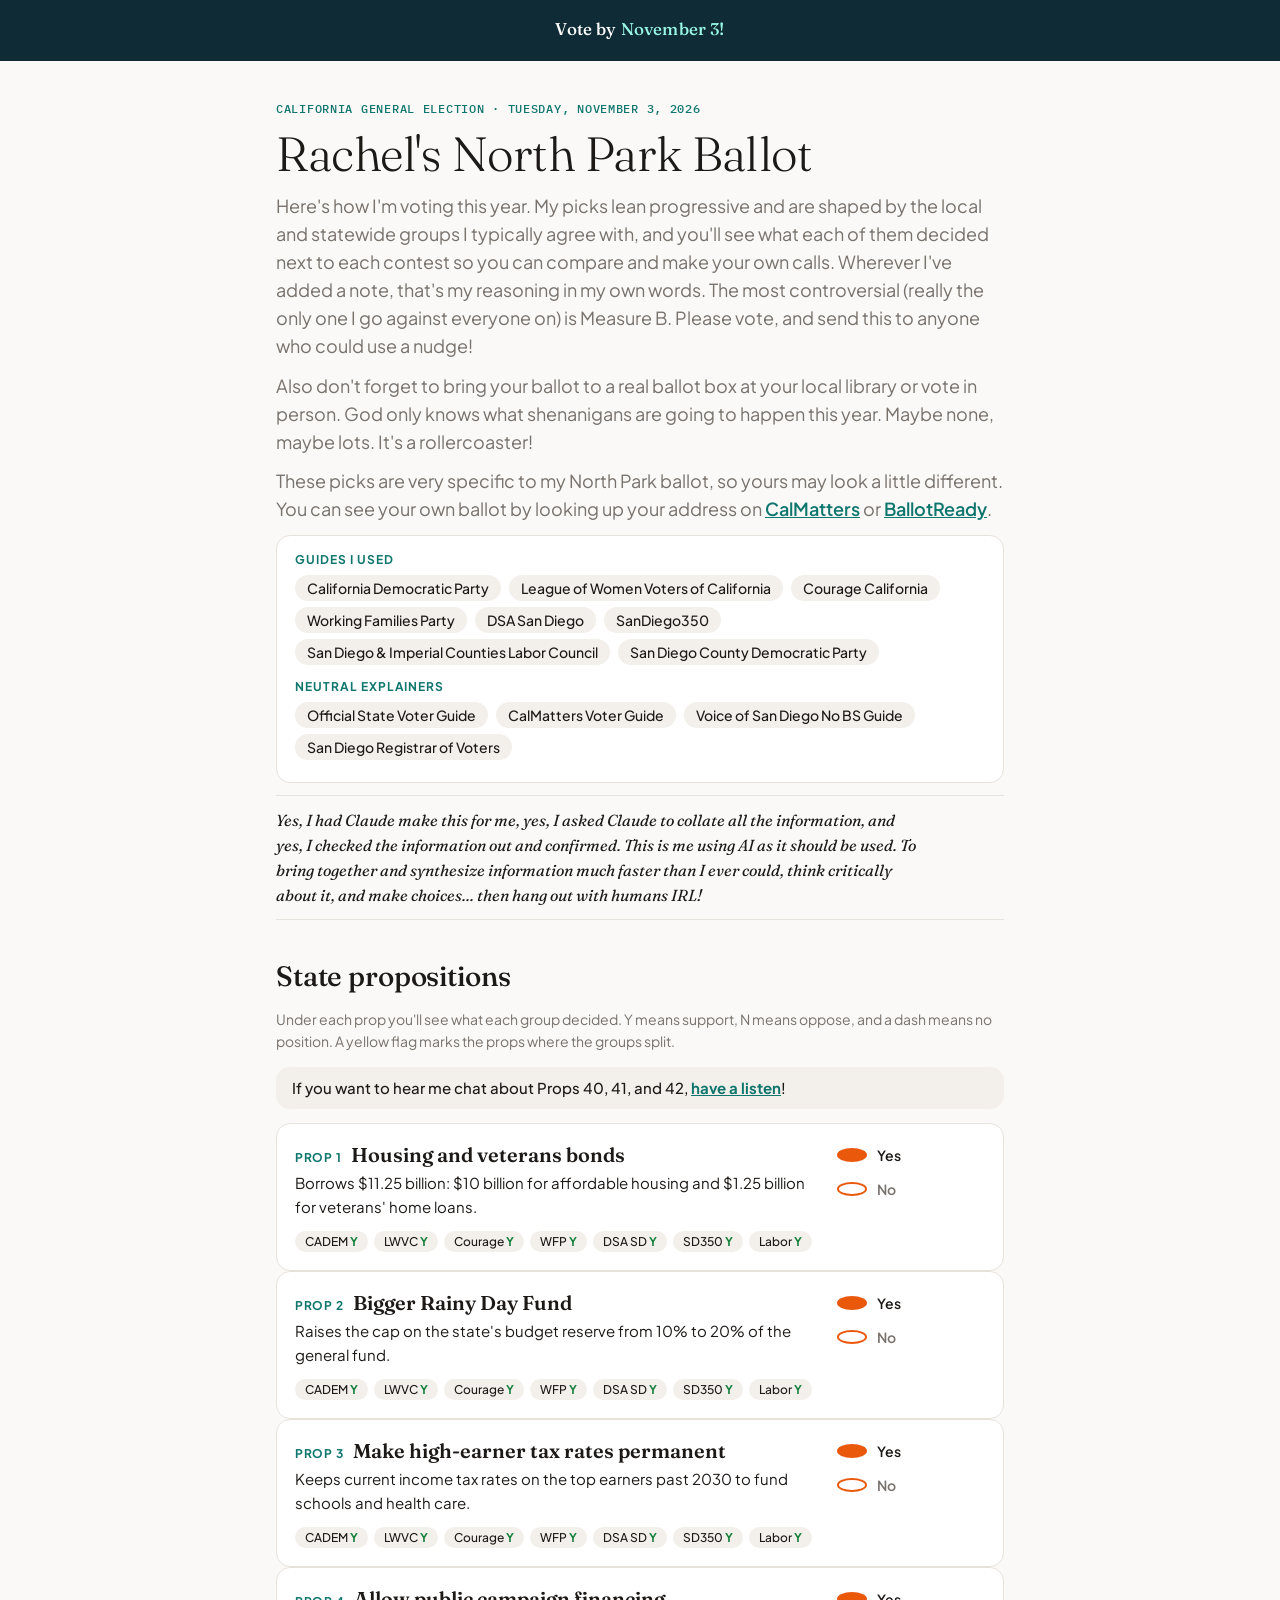
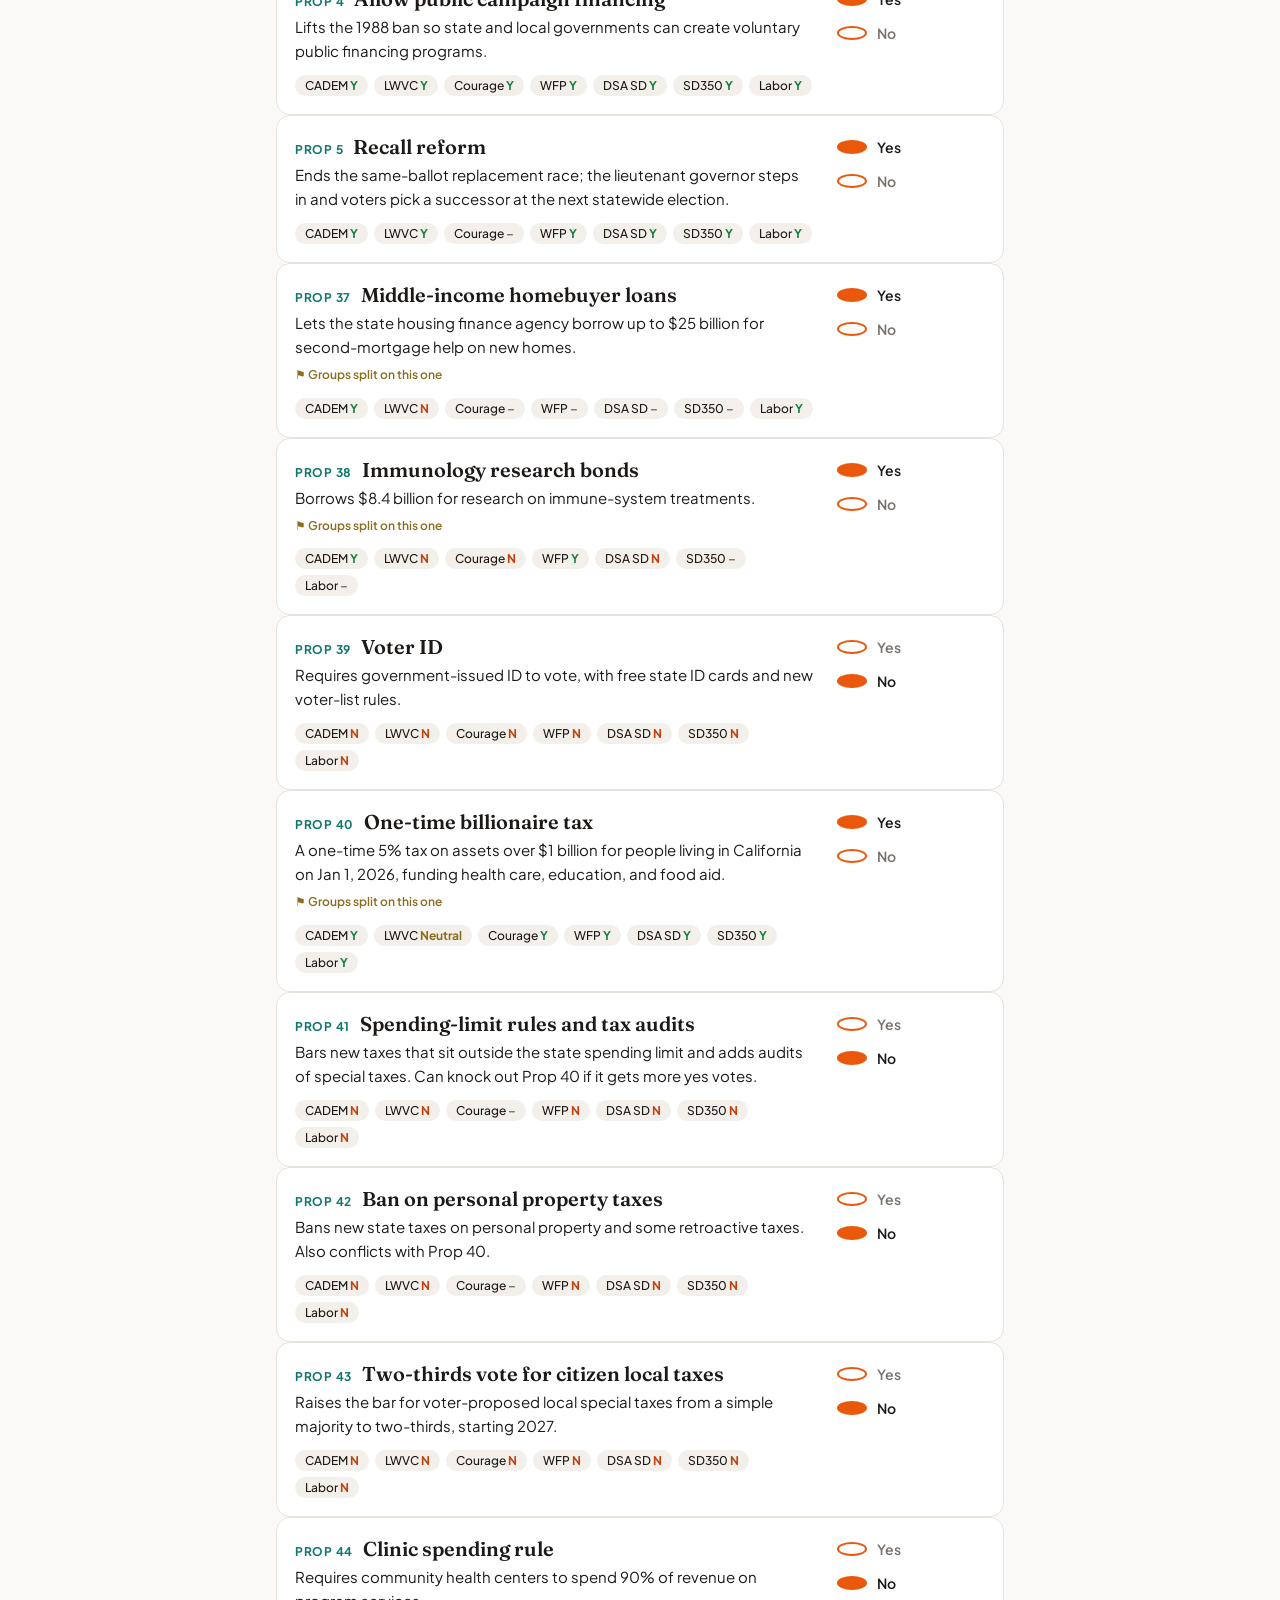
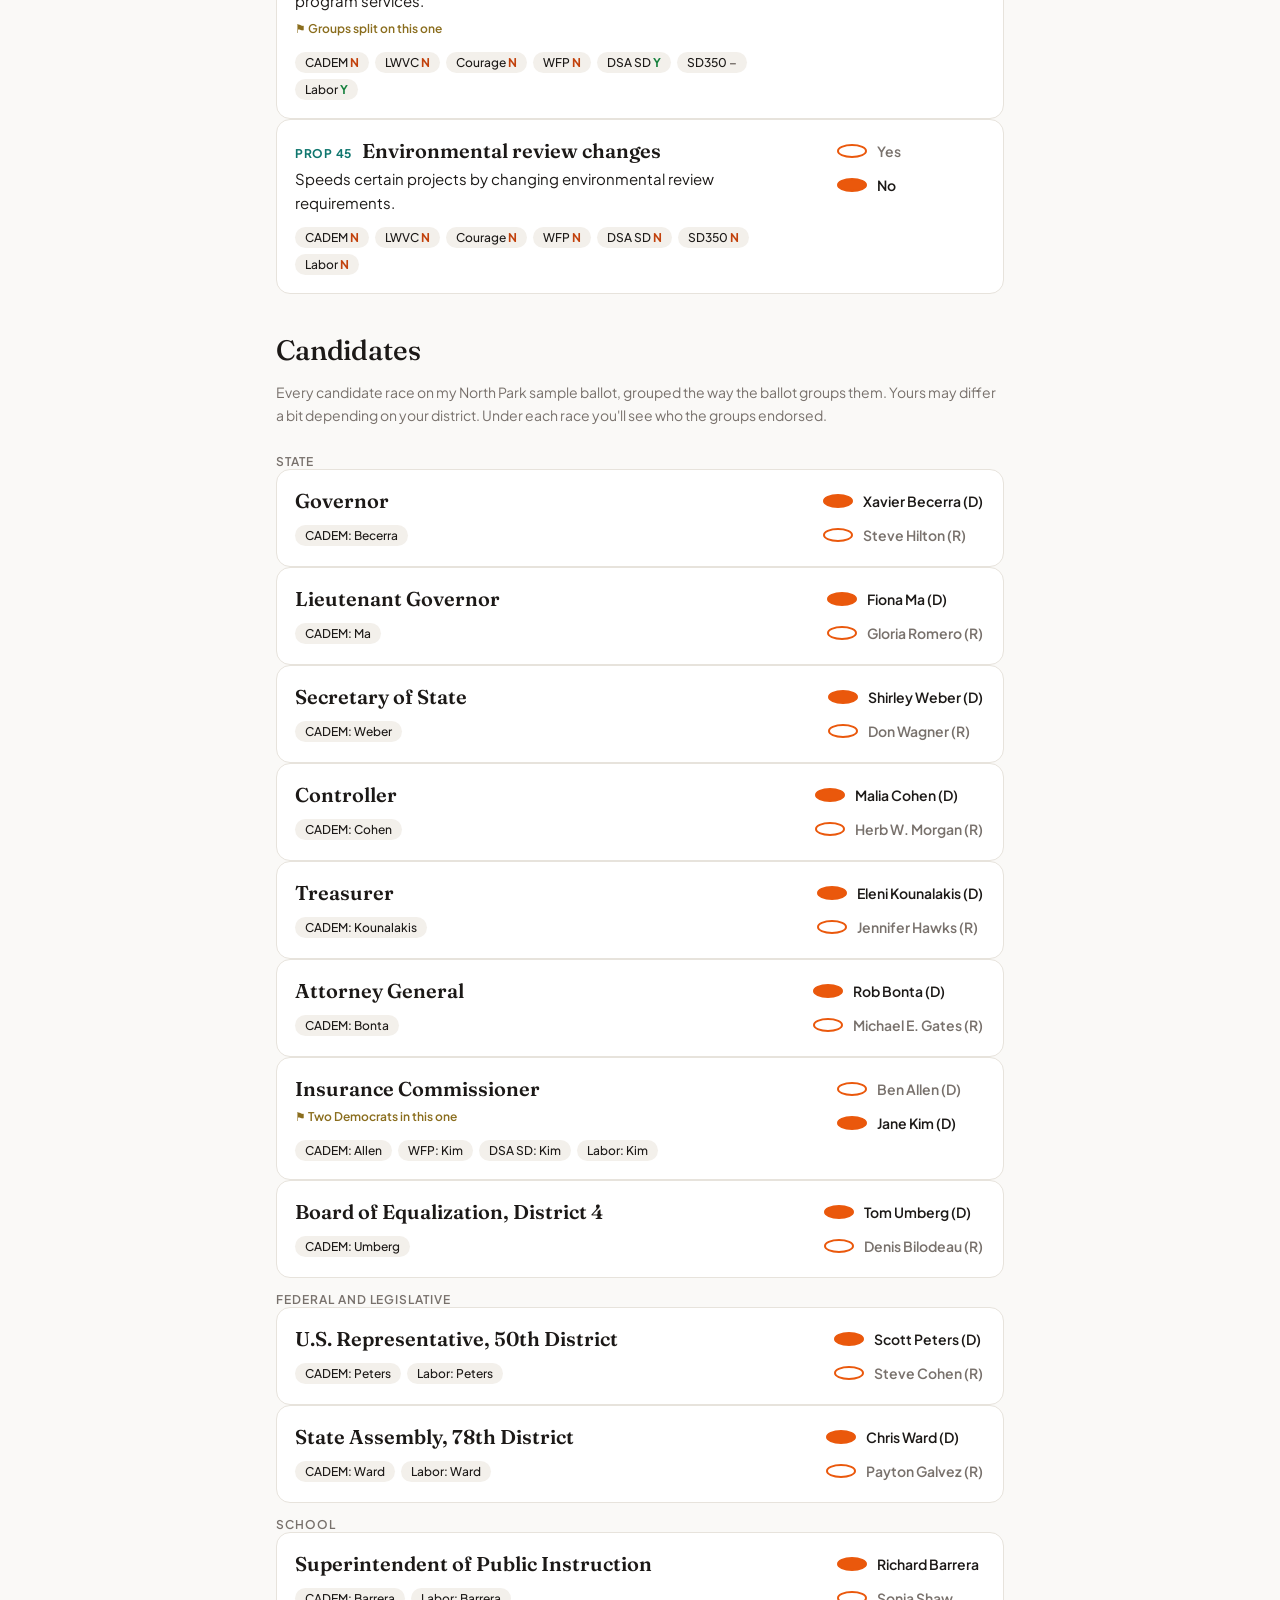
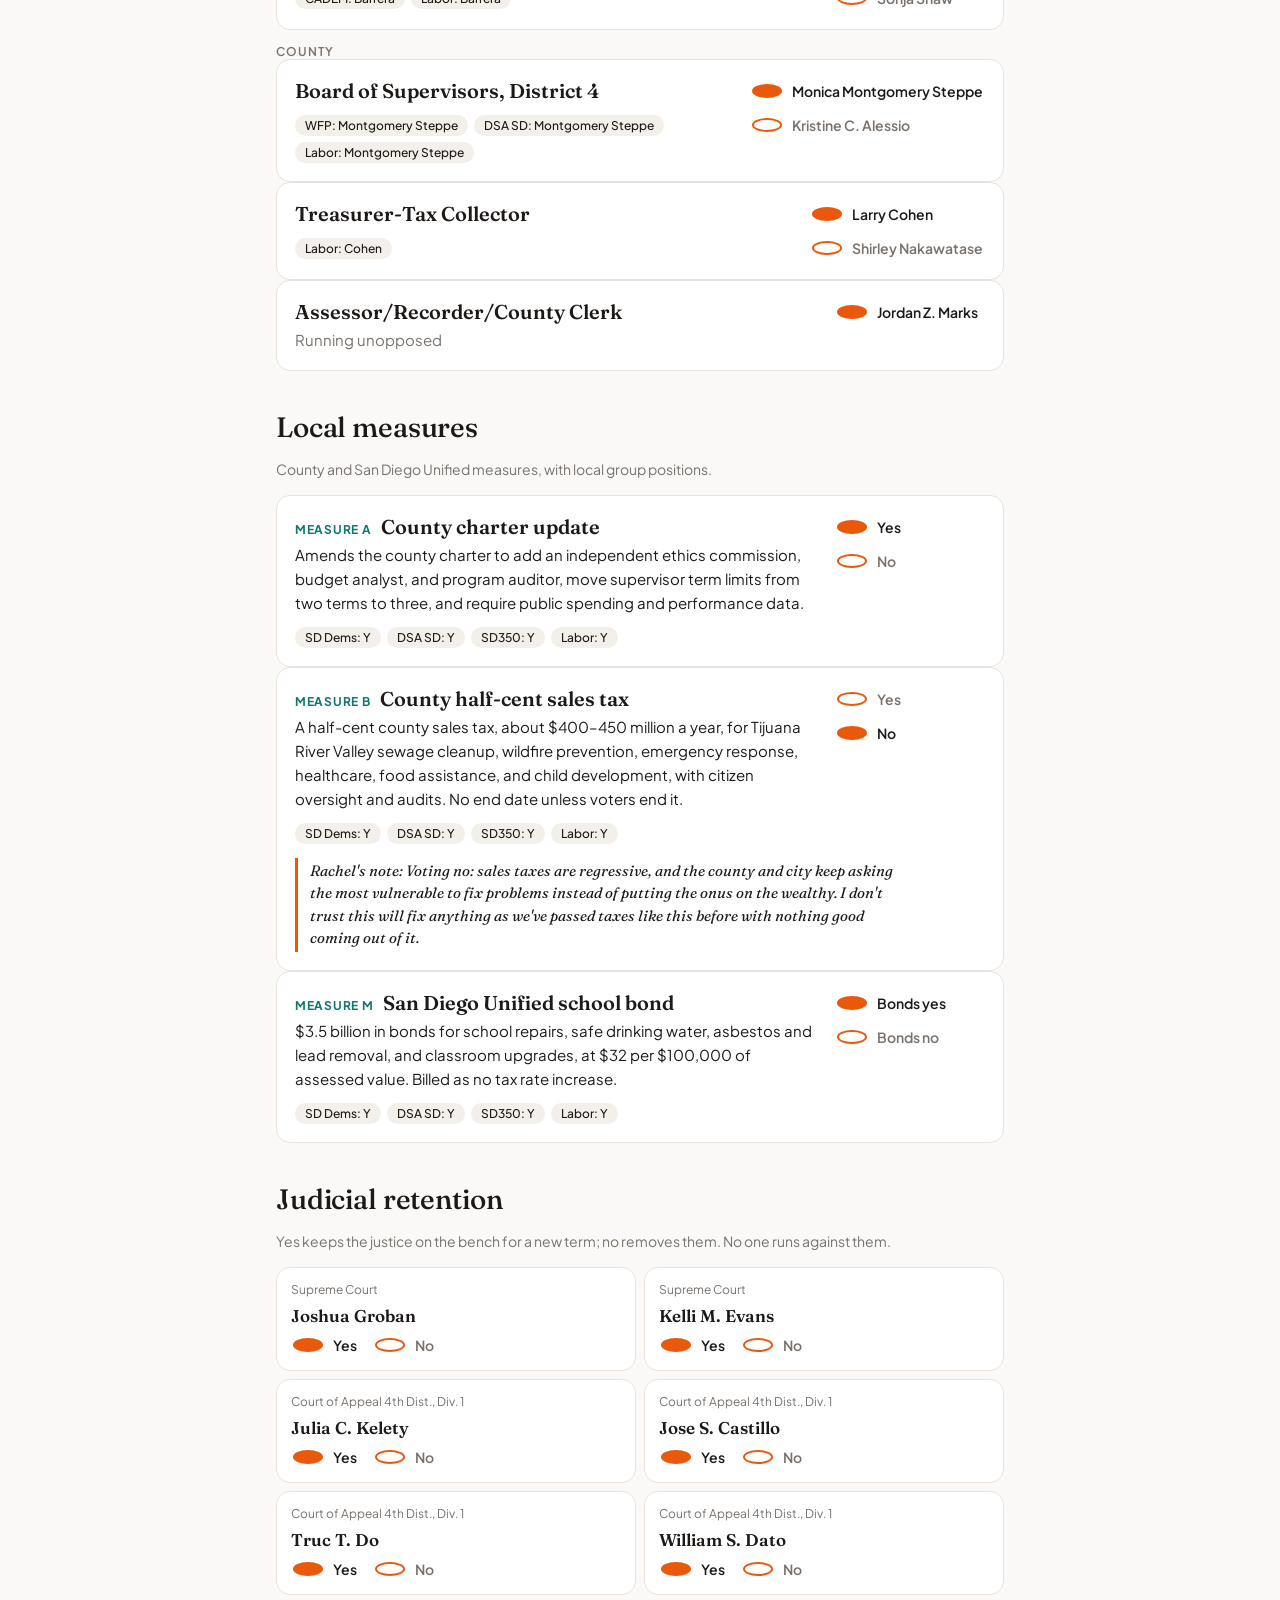
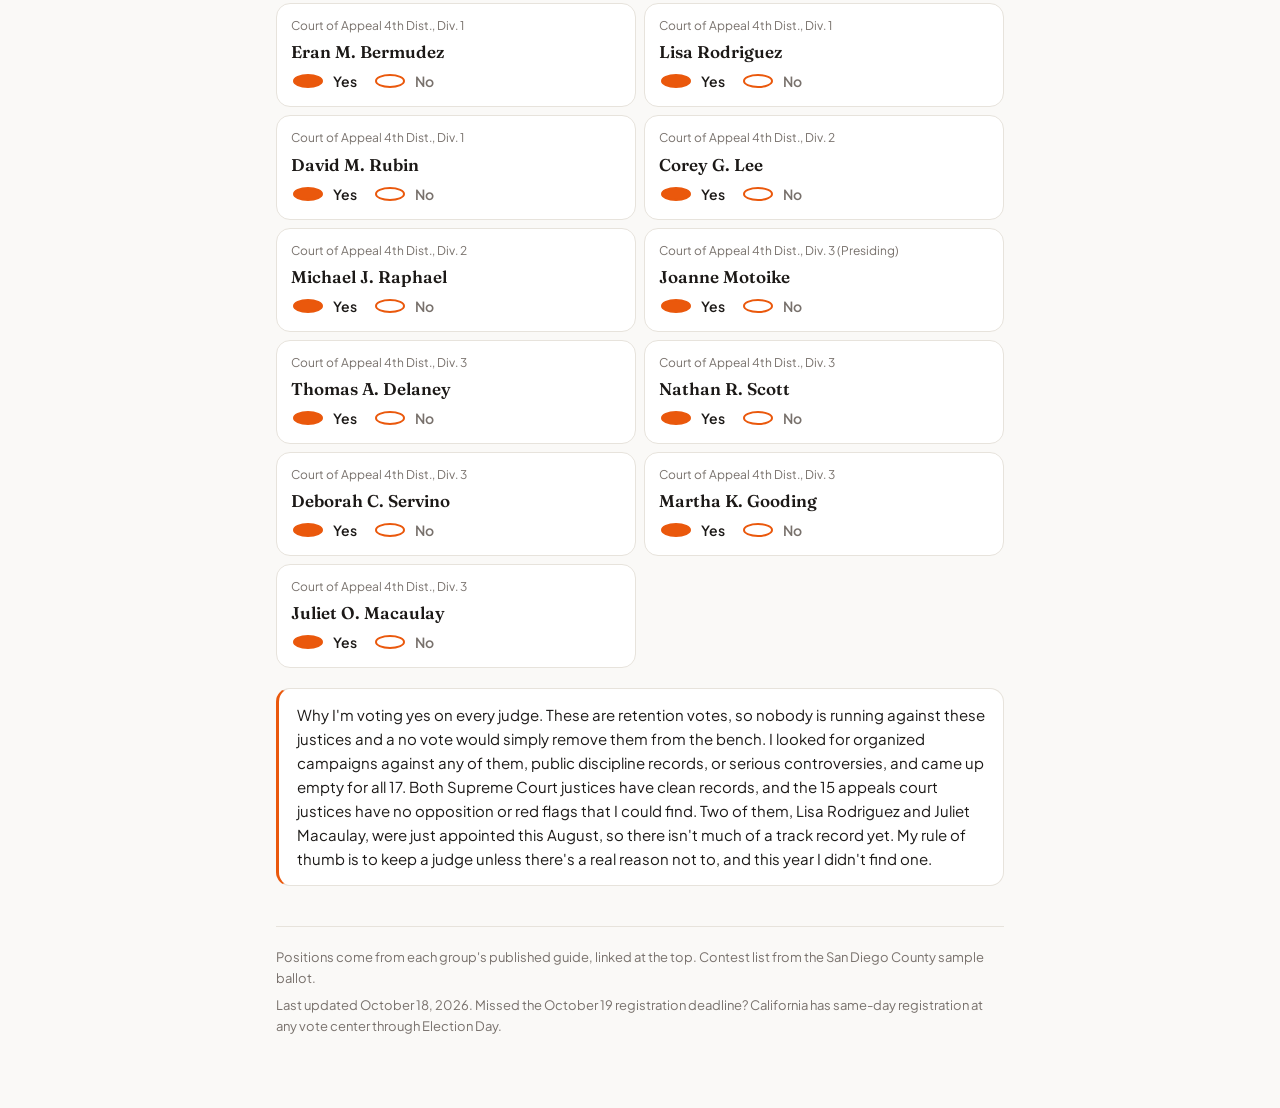
==== ballot/index.html @ 1d117247 "Add /ballot page (Rachel's North Park voter guide) Self-contained HTML page served at remtheory.com/" ====
<!doctype html>
<html lang="en">
<head>
<meta charset="utf-8">
<meta name="viewport" content="width=device-width,initial-scale=1,viewport-fit=cover">
<title>Rachel's North Park Ballot</title>
<meta name="description" content="How Rachel is voting on the November 3, 2026 California ballot in North Park, San Diego, with what each local and statewide group decided.">
<link rel="preconnect" href="https://fonts.googleapis.com">
<link rel="stylesheet" href="https://fonts.googleapis.com/css2?family=Fraunces:opsz,wght@9..144,300;9..144,500;9..144,600&amp;family=Plus+Jakarta+Sans:wght@400;500;600;700&amp;family=IBM+Plex+Mono:wght@500&amp;display=swap">
<style>*,*::before,*::after{box-sizing:border-box}html{-webkit-text-size-adjust:100%}body{margin:0}img{max-width:100%}</style>
<style>
/* Layout: a single reading column like a newsletter post, under a navy masthead, in the remtheory palette (warm paper, teal, orange actions). */
:root{
  --paper:#faf9f7; --sheet:#ffffff; --ink:#1c1917; --muted:#78716c; --rule:#e7e3dc;
  --oval:#ea580c; --oval-fill:#ea580c; --yes:#15803d; --no:#c2410c; --neutral:#8a6d1d; --chip:#f3f0eb; --field:#faf9f7;
  --teal:#0f766e; --navy:#0f2b35; --onnavy:#ffffff; --onnavy-soft:#99f6e4;
  --display:"Fraunces",Georgia,"Times New Roman",serif;
  --body:"Plus Jakarta Sans",system-ui,-apple-system,"Segoe UI",sans-serif;
  --mono:"IBM Plex Mono",ui-monospace,Menlo,monospace;
}
@media (prefers-color-scheme:dark){:root:not([data-theme="light"]){
  --paper:#0c1f26; --sheet:#12303a; --ink:#f3f0eb; --muted:#a8b8bc; --rule:#1f4350;
  --oval:#fb923c; --oval-fill:#fb923c; --yes:#4ade80; --no:#fdba74; --neutral:#e5c065; --chip:#173a45; --field:#0f2b35;
  --teal:#5eead4; --navy:#081a20; --onnavy:#ffffff; --onnavy-soft:#99f6e4; color-scheme:dark}}
:root[data-theme="dark"]{
  --paper:#0c1f26; --sheet:#12303a; --ink:#f3f0eb; --muted:#a8b8bc; --rule:#1f4350;
  --oval:#fb923c; --oval-fill:#fb923c; --yes:#4ade80; --no:#fdba74; --neutral:#e5c065; --chip:#173a45; --field:#0f2b35;
  --teal:#5eead4; --navy:#081a20; --onnavy:#ffffff; --onnavy-soft:#99f6e4; color-scheme:dark}
body{background:var(--paper);color:var(--ink);font:16px/1.6 var(--body);padding-inline:16px;padding-block:0 72px}
.topbar{background:var(--navy);margin-inline:-16px;padding:16px;display:flex;justify-content:center}
.topbar span{font:500 17px var(--display);color:var(--onnavy);letter-spacing:.01em}
.topbar span em{font-style:normal;color:var(--onnavy-soft)}
.topbar a{text-decoration:none;border-bottom:1px solid transparent;padding-bottom:2px}
.topbar a:hover,.topbar a:focus-visible{border-bottom-color:var(--onnavy-soft);outline:none}
.wrap{max-width:728px;margin:0 auto;display:flex;flex-direction:column;gap:40px;padding-top:40px}
header{display:flex;flex-direction:column;gap:12px}
.eyebrow{font:500 12px var(--mono);letter-spacing:.06em;text-transform:uppercase;color:var(--teal)}
h1{font:300 clamp(34px,6vw,48px)/1.1 var(--display);margin:0;text-wrap:balance;letter-spacing:-.01em}
.lede{margin:0;max-width:64ch;color:var(--muted);font:400 18px/1.55 var(--body);max-width:62ch}
.bar{display:flex;flex-wrap:wrap;gap:10px 18px;align-items:center;font-size:13px;color:var(--muted);padding-block:12px;border-block:1px solid var(--rule)}
.progress{font:600 13px var(--body);font-variant-numeric:tabular-nums;color:var(--ink)}
.progress::before{content:"";display:inline-block;width:8px;height:8px;border-radius:50%;background:var(--oval);margin-right:8px;vertical-align:1px}
.status{font:500 12px var(--mono)}
.podcast{margin:0;font:500 15px/1.5 var(--body);color:var(--ink);background:var(--chip);border-radius:14px;padding:10px 16px}
.podcast a{color:var(--teal);font-weight:700}
.lede a{color:var(--teal);font-weight:600}
.aside{margin:0;font:400 italic 16px/1.55 var(--display);color:var(--ink);max-width:64ch}
h2{font:500 28px/1.2 var(--display);margin:0;padding:0;border:0;text-transform:none;letter-spacing:-.005em}
section{display:flex;flex-direction:column;gap:14px}
.legend{font-size:14px;color:var(--muted);margin:0}
.contest{background:var(--sheet);border:1px solid var(--rule);border-radius:14px;padding:18px;display:grid;grid-template-columns:minmax(0,1fr) auto;gap:10px 22px}
@media (max-width:620px){.contest{grid-template-columns:1fr}}
.contest h3{margin:0;font:600 20px/1.25 var(--display);display:flex;gap:10px;align-items:baseline;flex-wrap:wrap}
.num{font:700 12px var(--body);letter-spacing:.06em;color:var(--teal)}
.contest p{margin:4px 0 0;max-width:62ch;font-size:15px}
.flag{display:inline-block;margin-top:6px;font-size:12px;font-weight:600;color:var(--neutral)}
.ends{display:flex;flex-wrap:wrap;gap:6px;margin-top:12px}
.end{font:500 12px var(--body);background:var(--chip);border-radius:999px;padding:3px 10px;white-space:nowrap}
.end b{font-weight:700}
.end .Y{color:var(--yes)} .end .N{color:var(--no)} .end .U{color:var(--neutral)} .end .D{color:var(--muted)}
.choices{display:flex;flex-direction:column;gap:8px;min-width:150px}
.choice{display:flex;align-items:center;gap:10px;background:none;border:0;padding:4px 2px;color:var(--ink);font:600 14px var(--body);cursor:pointer;text-align:left;border-radius:6px}
.choice:focus-visible{outline:2px solid var(--oval);outline-offset:2px}
.oval{width:30px;height:14px;border:2px solid var(--oval);border-radius:50%;flex:none;transition:background .15s}
.choice[aria-pressed="true"] .oval{background:var(--oval-fill)}
.note{grid-column:1/-1}
.note input{width:100%;box-sizing:border-box;font:14px var(--body);color:var(--ink);background:var(--field);border:1px solid var(--rule);border-radius:8px;padding:8px 12px}
.note input:focus{outline:2px solid var(--oval);outline-offset:0;border-color:transparent}
.todo{background:var(--sheet);border:1px dashed var(--rule);border-radius:12px;padding:14px 16px;color:var(--muted);margin:0}
footer{font-size:13px;color:var(--muted);display:flex;flex-direction:column;gap:6px;border-top:1px solid var(--rule);padding-top:20px}
footer a{color:var(--teal)}
h4{font:600 12px var(--body);text-transform:uppercase;letter-spacing:.08em;color:var(--muted);margin:14px 0 0}
.judges{display:grid;grid-template-columns:repeat(auto-fill,minmax(250px,1fr));gap:8px}
.judge{background:var(--sheet);border:1px solid var(--rule);border-radius:14px;padding:12px 14px;display:flex;flex-direction:column;gap:6px;min-width:0}
.judge .court{font-size:12px;color:var(--muted)}
.judge .name{font:600 17px var(--display)}
.judge .choices{flex-direction:row;gap:14px;min-width:0}
.guides{display:flex;flex-direction:column;gap:8px;background:var(--sheet);border:1px solid var(--rule);border-radius:14px;padding:16px 18px}
.guides-label{font:700 12px var(--body);text-transform:uppercase;letter-spacing:.08em;color:var(--teal)}
.guides ul{list-style:none;margin:0 0 6px;padding:0;display:flex;flex-wrap:wrap;gap:6px 8px}
.guides a{display:inline-block;font:500 14px var(--body);color:var(--ink);text-decoration:none;background:var(--chip);border-radius:999px;padding:4px 12px}
.guides a:hover,.guides a:focus-visible{background:var(--teal);color:var(--sheet);outline:none}
.judgenote{margin:6px 0 0;font:400 15px/1.6 var(--body);color:var(--ink);background:var(--sheet);border:1px solid var(--rule);border-left:3px solid var(--oval);border-radius:14px;padding:14px 18px;max-width:none}
.mynote{grid-column:1/-1;margin:0;font:400 italic 15px/1.5 var(--display);color:var(--ink);border-left:3px solid var(--oval);padding:2px 0 2px 12px}
.choice[disabled]{cursor:default}
.choice[disabled][aria-pressed="false"]{color:var(--muted)}
.unopp{font-size:13px;color:var(--muted);margin:4px 0 0}
@media (prefers-reduced-motion:reduce){.oval{transition:none}}
</style>
</head>
<body>
<div class="topbar"><a href="https://www.sdvote.com/content/rov/en/voting-options.html"><span>Vote by <em>November 3!</em></span></a></div>
<div class="wrap">
  <header>
    <span class="eyebrow">California general election · Tuesday, November 3, 2026</span>
    <h1>Rachel's North Park Ballot</h1>
    <p class="lede">Here's how I'm voting this year. My picks lean progressive and are shaped by the local and statewide groups I typically agree with, and you'll see what each of them decided next to each contest so you can compare and make your own calls. Wherever I've added a note, that's my reasoning in my own words. The most controversial (really the only one I go against everyone on) is Measure B. Please vote, and send this to anyone who could use a nudge!</p>
    <p class="lede">Also don't forget to bring your ballot to a real ballot box at your local library or vote in person. God only knows what shenanigans are going to happen this year. Maybe none, maybe lots. It's a rollercoaster!</p>
    <p class="lede">These picks are very specific to my North Park ballot, so yours may look a little different. You can see your own ballot by looking up your address on <a href="https://calmatters.org/california-voter-guide-2026/my-ballot/">CalMatters</a> or <a href="https://www.ballotready.org/us/california">BallotReady</a>.</p>
    <nav class="guides" aria-label="Voter guides">
      <span class="guides-label">Guides I used</span>
      <ul>
        <li><a href="https://cadem.org/wp-content/uploads/2026/08/FINAL-2026-General-Election-Endorsements.pdf">California Democratic Party</a></li>
        <li><a href="https://lwvc.org/ballot-recommendations-nov-3-2026/">League of Women Voters of California</a></li>
        <li><a href="https://couragecalifornia.org/2026-midterm-election-resources/">Courage California</a></li>
        <li><a href="https://workingfamilies.org/candidates/">Working Families Party</a></li>
        <li><a href="https://www.dsasandiego.org/november-2026-voter-guide">DSA San Diego</a></li>
        <li><a href="https://sandiego350.org/2026/09/24/november-2026-ballot-measure-recommendations-voting/">SanDiego350</a></li>
        <li><a href="https://www.unionyes.org/2026-endorsements">San Diego &amp; Imperial Counties Labor Council</a></li>
        <li><a href="https://www.sddemocrats.org/propositions--ballot-measures.html">San Diego County Democratic Party</a></li>
      </ul>
      <span class="guides-label">Neutral explainers</span>
      <ul>
        <li><a href="https://voterguide.sos.ca.gov/">Official State Voter Guide</a></li>
        <li><a href="https://calmatters.org/california-voter-guide-2026/">CalMatters Voter Guide</a></li>
        <li><a href="https://voiceofsandiego.org/2026/10/05/voice-of-san-diegos-no-bs-2026-voter-guide/">Voice of San Diego No BS Guide</a></li>
        <li><a href="https://www.sdvote.com/">San Diego Registrar of Voters</a></li>
      </ul>
    </nav>
    <div class="bar"><p class="aside">Yes, I had Claude make this for me, yes, I asked Claude to collate all the information, and yes, I checked the information out and confirmed. This is me using AI as it should be used. To bring together and synthesize information much faster than I ever could, think critically about it, and make choices... then hang out with humans IRL!</p></div>
  </header>

  <section>
    <h2>State propositions</h2>
    <p class="legend">Under each prop you'll see what each group decided. Y means support, N means oppose, and a dash means no position. A yellow flag marks the props where the groups split.</p>
    <p class="podcast">If you want to hear me chat about Props 40, 41, and 42, <a href="https://www.publicspeakpodcast.com/p/yes-on-40-no-on-41-and-42-untangling">have a listen</a>!</p>
    <div id="props"></div>
  </section>

  <section>
    <h2>Candidates</h2>
    <p class="legend">Every candidate race on my North Park sample ballot, grouped the way the ballot groups them. Yours may differ a bit depending on your district. Under each race you'll see who the groups endorsed.</p>
    <div id="races"></div>
  </section>

  <section>
    <h2>Local measures</h2>
    <p class="legend">County and San Diego Unified measures, with local group positions.</p>
    <div id="locals"></div>
  </section>

  <section>
    <h2>Judicial retention</h2>
    <p class="legend">Yes keeps the justice on the bench for a new term; no removes them. No one runs against them.</p>
    <div class="judges" id="judges"></div>
    <p class="judgenote">Why I'm voting yes on every judge. These are retention votes, so nobody is running against these justices and a no vote would simply remove them from the bench. I looked for organized campaigns against any of them, public discipline records, or serious controversies, and came up empty for all 17. Both Supreme Court justices have clean records, and the 15 appeals court justices have no opposition or red flags that I could find. Two of them, Lisa Rodriguez and Juliet Macaulay, were just appointed this August, so there isn't much of a track record yet. My rule of thumb is to keep a judge unless there's a real reason not to, and this year I didn't find one.</p>
  </section>

  <footer>
    <span>Positions come from each group's published guide, linked at the top. Contest list from the San Diego County sample ballot.</span>
    <span>Last updated October 18, 2026. Missed the October 19 registration deadline? California has same-day registration at any vote center through Election Day.</span>
  </footer>
</div>

<script id="ballot-state" type="application/json">{"picks":{"p1":"YES","p3":"YES","p39":"NO","p43":"NO","p44":"NO","p5":"YES","p37":"YES","p40":"YES","p41":"NO","p45":"NO","gov":"Xavier Becerra (D)","ltgov":"Fiona Ma (D)","sos":"Shirley Weber (D)","ag":"Rob Bonta (D)","treas":"Eleni Kounalakis (D)","spi":"Richard Barrera","ins":"Jane Kim (D)","boe4":"Tom Umberg (D)","p2":"YES","p4":"YES","p38":"YES","p42":"NO","ctrl":"Malia Cohen (D)","cd50":"Scott Peters (D)","sup4":"Monica Montgomery Steppe","assr":"Jordan Z. Marks","mB":"NO","mA":"YES","mM":"YES","j_joshuagroban":"YES","j_kellimevans":"YES","j_juliackelety":"YES","j_josescastillo":"YES","j_tructdo":"YES","j_williamsdato":"YES","j_eranmbermudez":"YES","j_lisarodriguez":"YES","j_davidmrubin":"YES","j_coreyglee":"YES","j_michaeljraphael":"YES","j_joannemotoike":"YES","j_thomasadelaney":"YES","j_nathanrscott":"YES","j_deborahcservino":"YES","j_marthakgooding":"YES","j_julietomacaulay":"YES","ad78":"Chris Ward (D)","ttc":"Larry Cohen"},"notes":{"mB":"Voting no: sales taxes are regressive, and the county and city keep asking the most vulnerable to fix problems instead of putting the onus on the wealthy. I don't trust this will fix anything as we've passed taxes like this before with nothing good coming out of it."}}</script>
<script>
(function(){
const PROPS = [
 {n:1,t:"Housing and veterans bonds",s:"Borrows $11.25 billion: $10 billion for affordable housing and $1.25 billion for veterans' home loans.",e:["Y","Y","Y","Y","Y","Y","Y"]},
 {n:2,t:"Bigger Rainy Day Fund",s:"Raises the cap on the state's budget reserve from 10% to 20% of the general fund.",e:["Y","Y","Y","Y","Y","Y","Y"]},
 {n:3,t:"Make high-earner tax rates permanent",s:"Keeps current income tax rates on the top earners past 2030 to fund schools and health care.",e:["Y","Y","Y","Y","Y","Y","Y"]},
 {n:4,t:"Allow public campaign financing",s:"Lifts the 1988 ban so state and local governments can create voluntary public financing programs.",e:["Y","Y","Y","Y","Y","Y","Y"]},
 {n:5,t:"Recall reform",s:"Ends the same-ballot replacement race; the lieutenant governor steps in and voters pick a successor at the next statewide election.",e:["Y","Y","-","Y","Y","Y","Y"]},
 {n:37,t:"Middle-income homebuyer loans",s:"Lets the state housing finance agency borrow up to $25 billion for second-mortgage help on new homes.",e:["Y","N","-","-","-","-","Y"]},
 {n:38,t:"Immunology research bonds",s:"Borrows $8.4 billion for research on immune-system treatments.",e:["Y","N","N","Y","N","-","-"]},
 {n:39,t:"Voter ID",s:"Requires government-issued ID to vote, with free state ID cards and new voter-list rules.",e:["N","N","N","N","N","N","N"]},
 {n:40,t:"One-time billionaire tax",s:"A one-time 5% tax on assets over $1 billion for people living in California on Jan 1, 2026, funding health care, education, and food aid.",e:["Y","U","Y","Y","Y","Y","Y"]},
 {n:41,t:"Spending-limit rules and tax audits",s:"Bars new taxes that sit outside the state spending limit and adds audits of special taxes. Can knock out Prop 40 if it gets more yes votes.",e:["N","N","-","N","N","N","N"]},
 {n:42,t:"Ban on personal property taxes",s:"Bans new state taxes on personal property and some retroactive taxes. Also conflicts with Prop 40.",e:["N","N","-","N","N","N","N"]},
 {n:43,t:"Two-thirds vote for citizen local taxes",s:"Raises the bar for voter-proposed local special taxes from a simple majority to two-thirds, starting 2027.",e:["N","N","N","N","N","N","N"]},
 {n:44,t:"Clinic spending rule",s:"Requires community health centers to spend 90% of revenue on program services.",e:["N","N","N","N","Y","-","Y"]},
 {n:45,t:"Environmental review changes",s:"Speeds certain projects by changing environmental review requirements.",e:["N","N","N","N","N","N","N"]}
];
const RACES = [
 {g:"State",id:"gov",t:"Governor",c:["Xavier Becerra (D)","Steve Hilton (R)"],e:["CADEM: Becerra"]},
 {g:"State",id:"ltgov",t:"Lieutenant Governor",c:["Fiona Ma (D)","Gloria Romero (R)"],e:["CADEM: Ma"]},
 {g:"State",id:"sos",t:"Secretary of State",c:["Shirley Weber (D)","Don Wagner (R)"],e:["CADEM: Weber"]},
 {g:"State",id:"ctrl",t:"Controller",c:["Malia Cohen (D)","Herb W. Morgan (R)"],e:["CADEM: Cohen"]},
 {g:"State",id:"treas",t:"Treasurer",c:["Eleni Kounalakis (D)","Jennifer Hawks (R)"],e:["CADEM: Kounalakis"]},
 {g:"State",id:"ag",t:"Attorney General",c:["Rob Bonta (D)","Michael E. Gates (R)"],e:["CADEM: Bonta"]},
 {g:"State",id:"ins",t:"Insurance Commissioner",c:["Ben Allen (D)","Jane Kim (D)"],e:["CADEM: Allen","WFP: Kim","DSA SD: Kim","Labor: Kim"],f:"Two Democrats in this one"},
 {g:"State",id:"boe4",t:"Board of Equalization, District 4",c:["Tom Umberg (D)","Denis Bilodeau (R)"],e:["CADEM: Umberg"]},
 {g:"Federal and legislative",id:"cd50",t:"U.S. Representative, 50th District",c:["Scott Peters (D)","Steve Cohen (R)"],e:["CADEM: Peters","Labor: Peters"]},
 {g:"Federal and legislative",id:"ad78",t:"State Assembly, 78th District",c:["Chris Ward (D)","Payton Galvez (R)"],e:["CADEM: Ward","Labor: Ward"]},
 {g:"School",id:"spi",t:"Superintendent of Public Instruction",c:["Richard Barrera","Sonja Shaw"],e:["CADEM: Barrera","Labor: Barrera"]},
 {g:"County",id:"sup4",t:"Board of Supervisors, District 4",c:["Monica Montgomery Steppe","Kristine C. Alessio"],e:["WFP: Montgomery Steppe","DSA SD: Montgomery Steppe","Labor: Montgomery Steppe"]},
 {g:"County",id:"ttc",t:"Treasurer-Tax Collector",c:["Larry Cohen","Shirley Nakawatase"],e:["Labor: Cohen"]},
 {g:"County",id:"assr",t:"Assessor/Recorder/County Clerk",c:["Jordan Z. Marks"],e:[],u:"Running unopposed"}
];
const LOCALS = [
 {id:"mA",n:"Measure A",t:"County charter update",s:"Amends the county charter to add an independent ethics commission, budget analyst, and program auditor, move supervisor term limits from two terms to three, and require public spending and performance data.",e:["SD Dems: Y","DSA SD: Y","SD350: Y","Labor: Y"]},
 {id:"mB",n:"Measure B",t:"County half-cent sales tax",s:"A half-cent county sales tax, about $400–450 million a year, for Tijuana River Valley sewage cleanup, wildfire prevention, emergency response, healthcare, food assistance, and child development, with citizen oversight and audits. No end date unless voters end it.",e:["SD Dems: Y","DSA SD: Y","SD350: Y","Labor: Y"]},
 {id:"mM",n:"Measure M",t:"San Diego Unified school bond",s:"$3.5 billion in bonds for school repairs, safe drinking water, asbestos and lead removal, and classroom upgrades, at $32 per $100,000 of assessed value. Billed as no tax rate increase.",e:["SD Dems: Y","DSA SD: Y","SD350: Y","Labor: Y"],o:["Bonds yes","Bonds no"]}
];
const JUDGES = [
 ["Supreme Court","Joshua Groban"],["Supreme Court","Kelli M. Evans"],
 ["Court of Appeal 4th Dist., Div. 1","Julia C. Kelety"],["Court of Appeal 4th Dist., Div. 1","Jose S. Castillo"],["Court of Appeal 4th Dist., Div. 1","Truc T. Do"],["Court of Appeal 4th Dist., Div. 1","William S. Dato"],["Court of Appeal 4th Dist., Div. 1","Eran M. Bermudez"],["Court of Appeal 4th Dist., Div. 1","Lisa Rodriguez"],["Court of Appeal 4th Dist., Div. 1","David M. Rubin"],
 ["Court of Appeal 4th Dist., Div. 2","Corey G. Lee"],["Court of Appeal 4th Dist., Div. 2","Michael J. Raphael"],
 ["Court of Appeal 4th Dist., Div. 3 (Presiding)","Joanne Motoike"],["Court of Appeal 4th Dist., Div. 3","Thomas A. Delaney"],["Court of Appeal 4th Dist., Div. 3","Nathan R. Scott"],["Court of Appeal 4th Dist., Div. 3","Deborah C. Servino"],["Court of Appeal 4th Dist., Div. 3","Martha K. Gooding"],["Court of Appeal 4th Dist., Div. 3","Juliet O. Macaulay"]
];
const ORGS=["CADEM","LWVC","Courage","WFP","DSA SD","SD350","Labor"];
const LBL={Y:"Y",N:"N",U:"Neutral","-":"–"};
const CLS={Y:"Y",N:"N",U:"U","-":"D"};
let state;
try{state=JSON.parse(document.getElementById("ballot-state").textContent)}catch(e){state={picks:{},notes:{}}}
state.picks=state.picks||{};state.notes=state.notes||{};

const el=(tag,attrs,kids)=>{const n=document.createElement(tag);for(const k in attrs||{}){if(k==="text")n.textContent=attrs[k];else n.setAttribute(k,attrs[k])}(kids||[]).forEach(c=>c&&n.appendChild(c));return n};

let canEdit=false;
function choiceBtn(key,val,label){
  const at={type:"button",class:"choice","aria-pressed":String(state.picks[key]===val)};if(!canEdit)at.disabled="";
  const b=el("button",at,[el("span",{class:"oval","aria-hidden":"true"}),el("span",{text:label})]);
  b.addEventListener("click",()=>{if(!canEdit)return;state.picks[key]=state.picks[key]===val?undefined:val;if(!state.picks[key])delete state.picks[key];render();queueSave()});
  return b;
}
function noteBox(key){
  if(!canEdit){return state.notes[key]?el("p",{class:"mynote",text:"Rachel's note: "+state.notes[key]}):null}
  const i=el("input",{id:"note-"+key,type:"text",placeholder:"Notes (why, questions to check)","aria-label":"Notes"});
  i.value=state.notes[key]||"";
  i.addEventListener("input",()=>{if(i.value)state.notes[key]=i.value;else delete state.notes[key];queueSave()});
  return el("div",{class:"note"},[i]);
}
function render(){
  const focusId=document.activeElement&&document.activeElement.id;
  const P=document.getElementById("props");P.textContent="";
  PROPS.forEach(p=>{
    const key="p"+p.n;
    const split=new Set(p.e.filter(x=>x!=="-")).size>1;
    const ends=el("div",{class:"ends"},p.e.map((v,i)=>{const s=el("span",{class:"end"});s.append(ORGS[i]+" ");s.appendChild(el("b",{class:CLS[v],text:LBL[v]}));return s}));
    const info=el("div",{style:"min-width:0"},[el("h3",{},[el("span",{class:"num",text:"PROP "+p.n}),el("span",{text:p.t})]),el("p",{text:p.s}),split?el("span",{class:"flag",text:"⚑ Groups split on this one"}):null,ends]);
    P.appendChild(el("article",{class:"contest"},[info,el("div",{class:"choices"},[choiceBtn(key,"YES","Yes"),choiceBtn(key,"NO","No")]),noteBox(key)]));
  });
  const R=document.getElementById("races");R.textContent="";
  let lastG="";
  RACES.forEach(r=>{
    if(r.g!==lastG){R.appendChild(el("h4",{text:r.g}));lastG=r.g}
    const info=el("div",{style:"min-width:0"},[el("h3",{text:r.t}),r.u?el("p",{class:"unopp",text:r.u}):null,r.f?el("span",{class:"flag",text:"⚑ "+r.f}):null,r.e.length?el("div",{class:"ends"},r.e.map(x=>el("span",{class:"end",text:x}))):null]);
    R.appendChild(el("article",{class:"contest"},[info,el("div",{class:"choices"},r.c.map(c=>choiceBtn(r.id,c,c))),noteBox(r.id)]));
  });
  const L=document.getElementById("locals");L.textContent="";
  LOCALS.forEach(m=>{
    const o=m.o||["Yes","No"];
    const info=el("div",{style:"min-width:0"},[el("h3",{},[el("span",{class:"num",text:m.n.toUpperCase()}),el("span",{text:m.t})]),el("p",{text:m.s}),el("div",{class:"ends"},m.e.map(x=>el("span",{class:"end",text:x})))]);
    L.appendChild(el("article",{class:"contest"},[info,el("div",{class:"choices"},[choiceBtn(m.id,"YES",o[0]),choiceBtn(m.id,"NO",o[1])]),noteBox(m.id)]));
  });
  const J=document.getElementById("judges");J.textContent="";
  JUDGES.forEach(([c,n])=>{
    const key="j_"+n.toLowerCase().replace(/[^a-z]+/g,"");
    J.appendChild(el("div",{class:"judge"},[el("span",{class:"court",text:c}),el("span",{class:"name",text:n}),el("div",{class:"choices"},[choiceBtn(key,"YES","Yes"),choiceBtn(key,"NO","No")])]));
  });
  const total=PROPS.length+RACES.length+LOCALS.length+JUDGES.length,done=Object.keys(state.picks).length;
  void total;void done;
  if(focusId){const f=document.getElementById(focusId);if(f)f.focus()}
}
function queueSave(){}
render();
})();
</script>
</body>
</html>
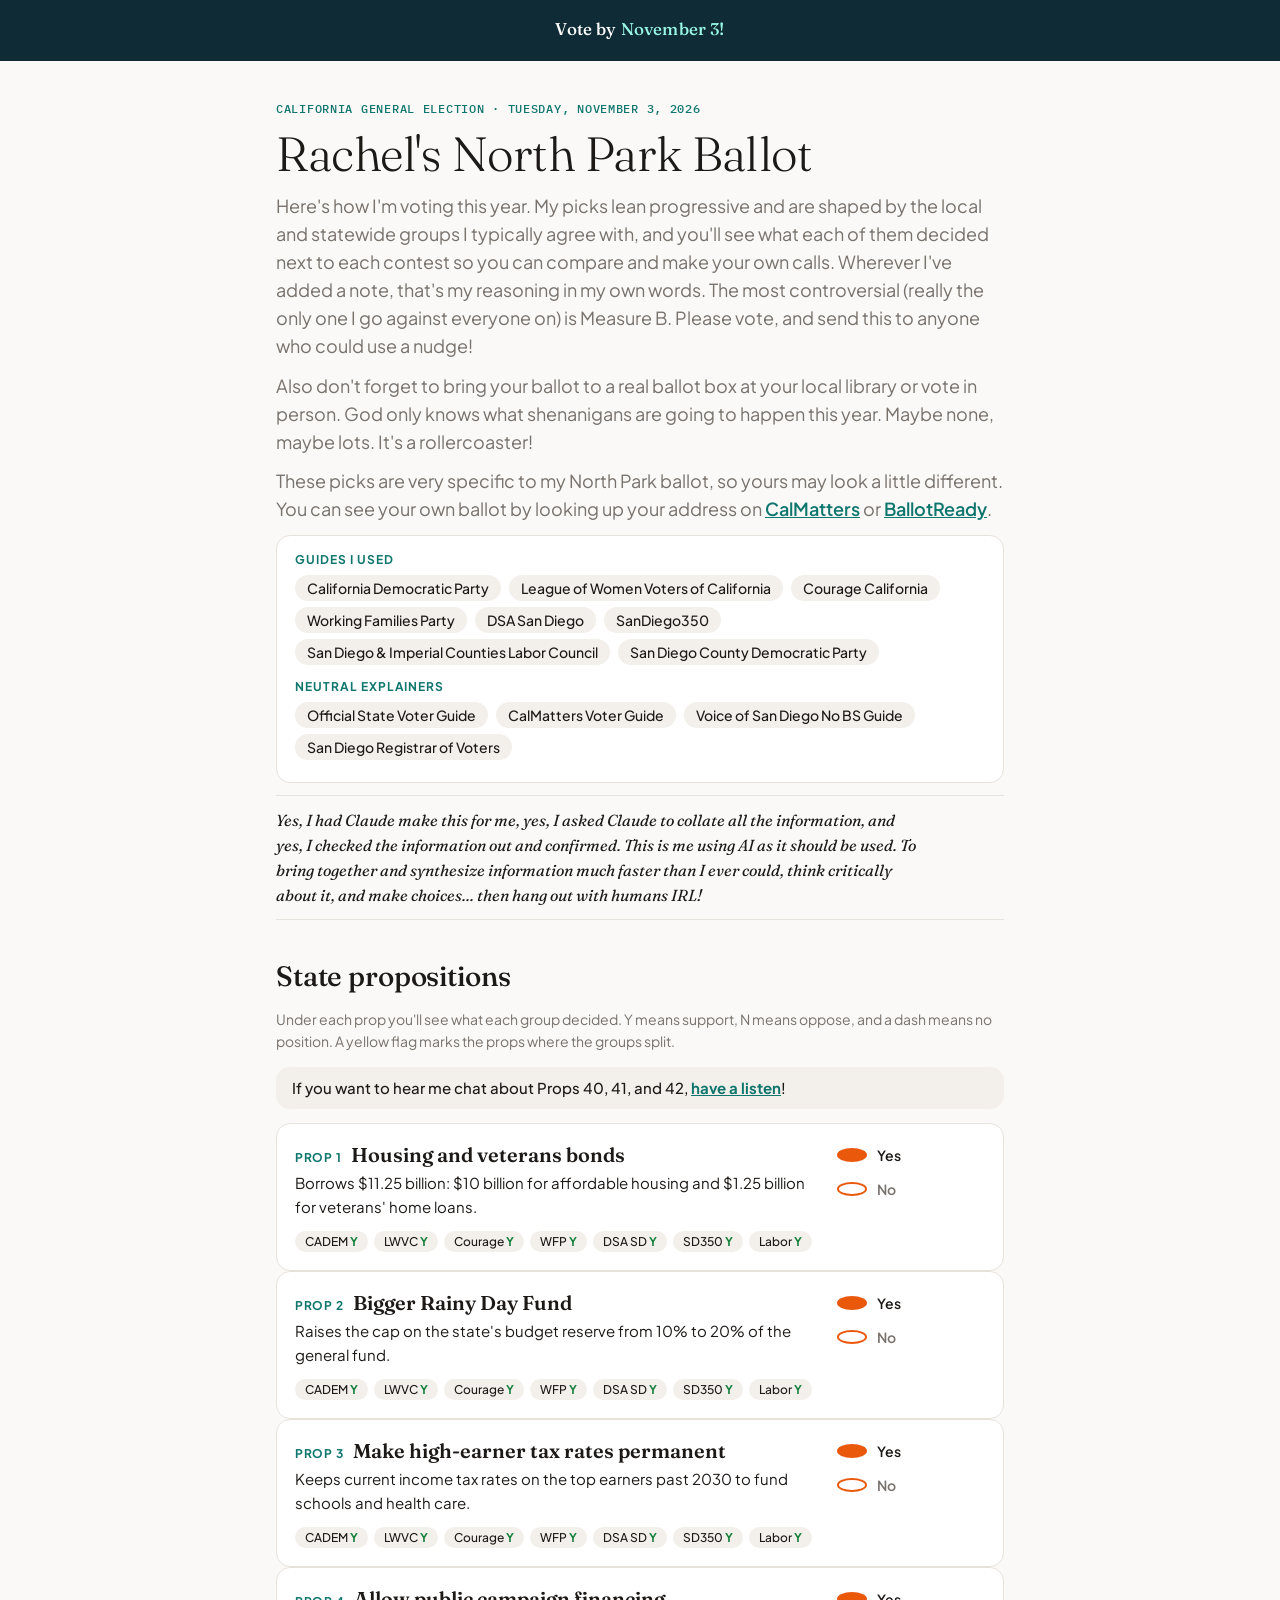
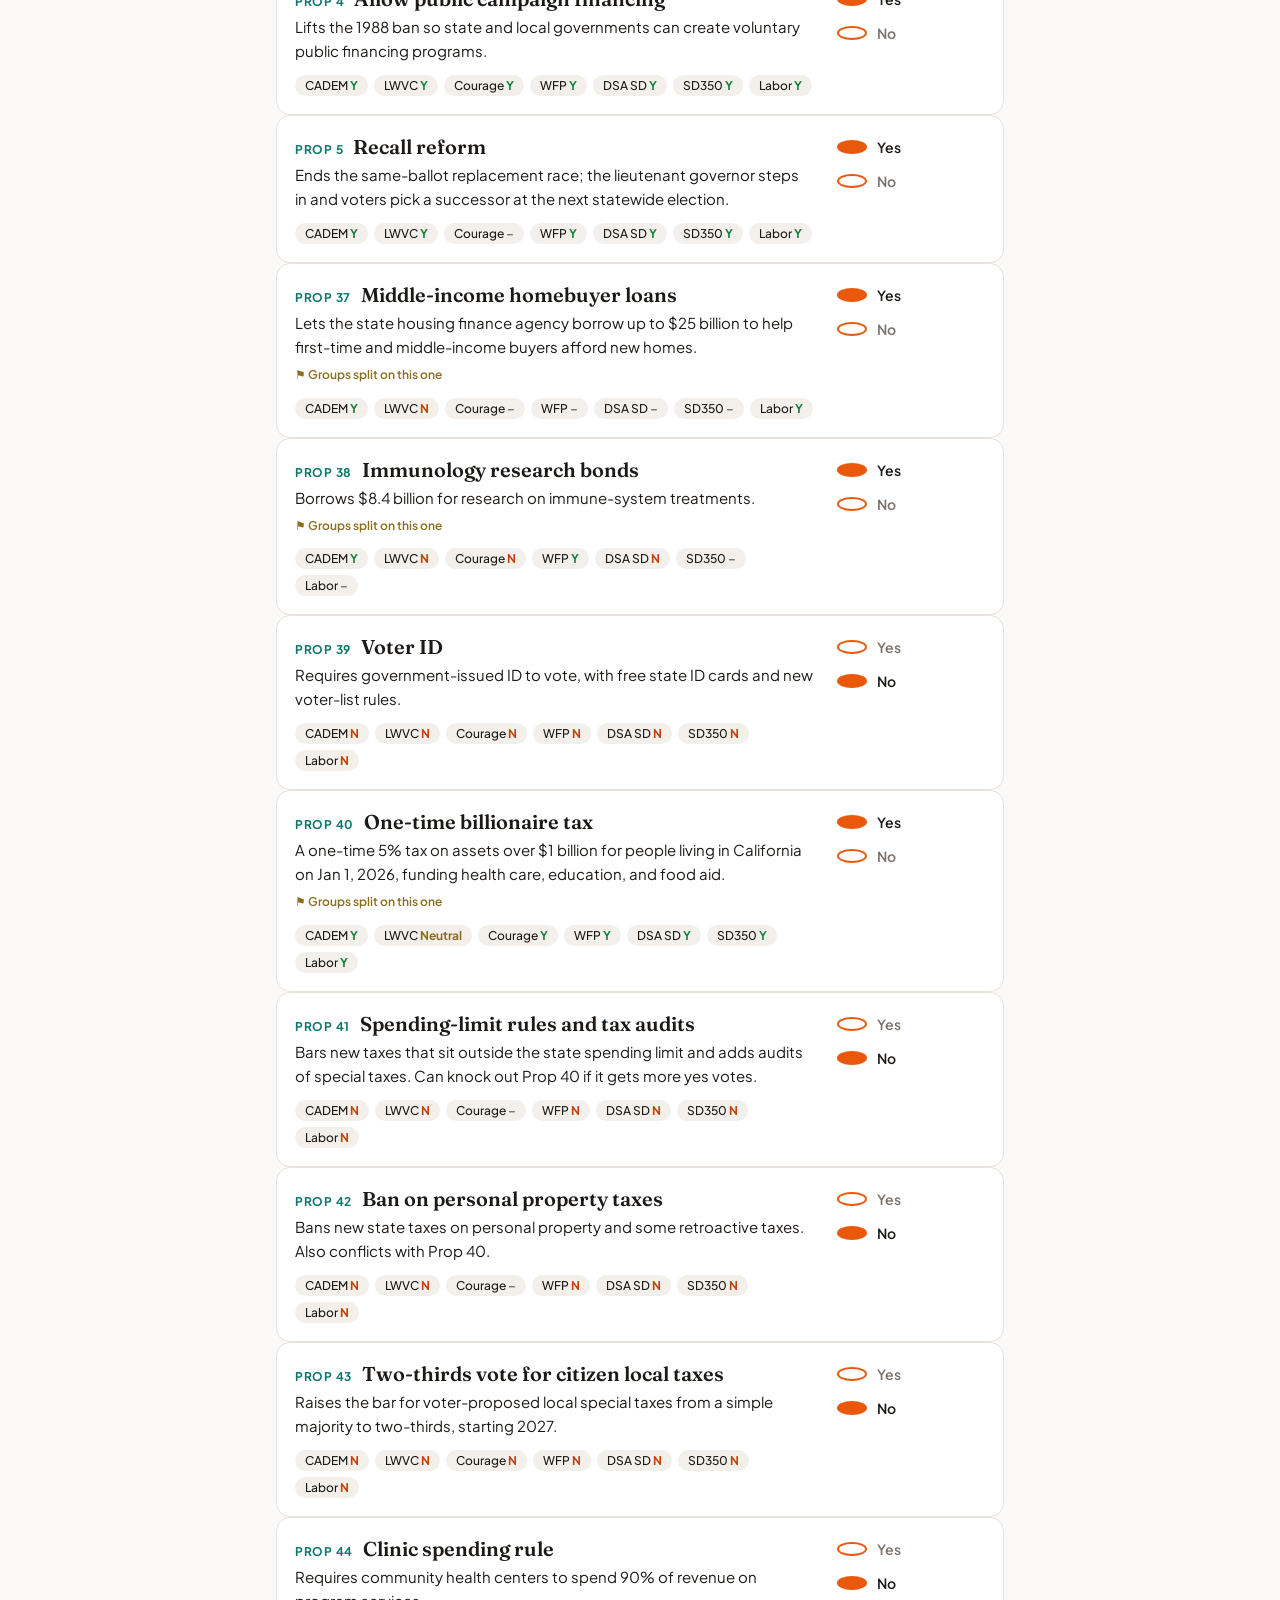
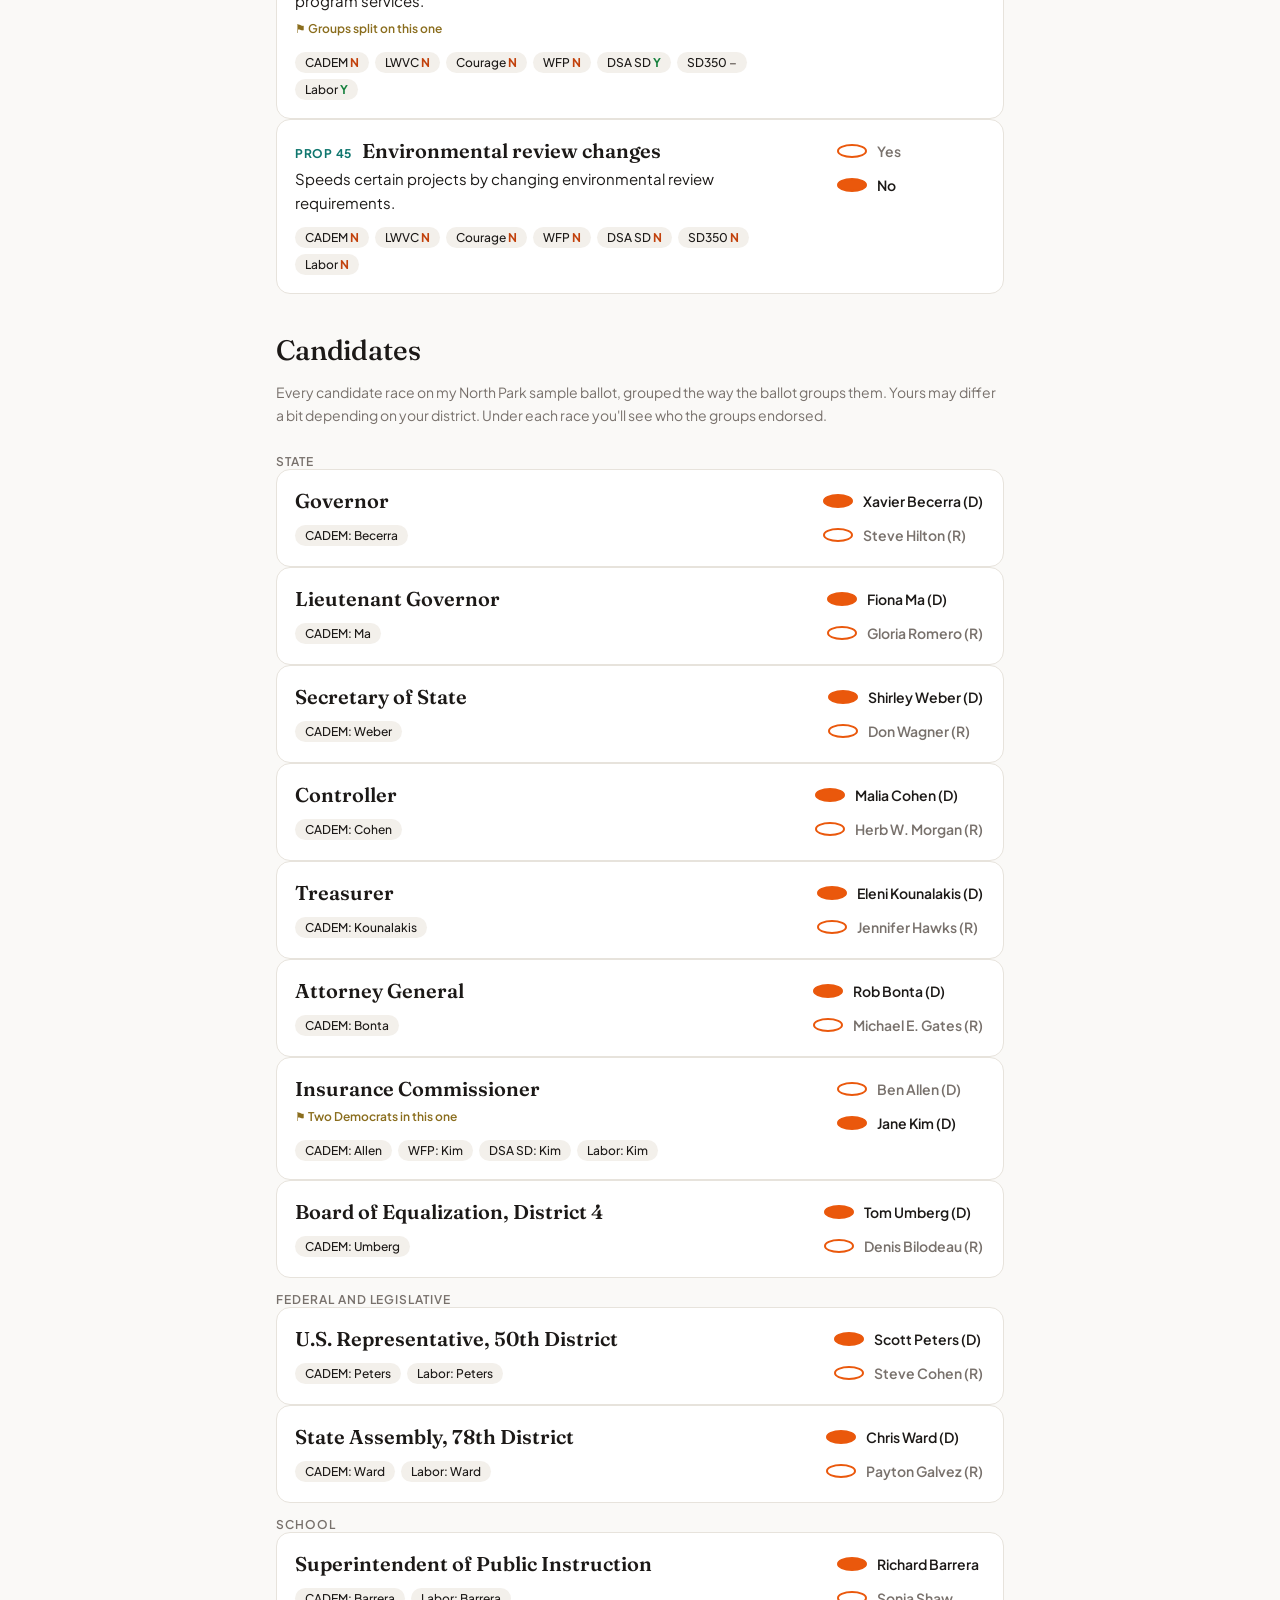
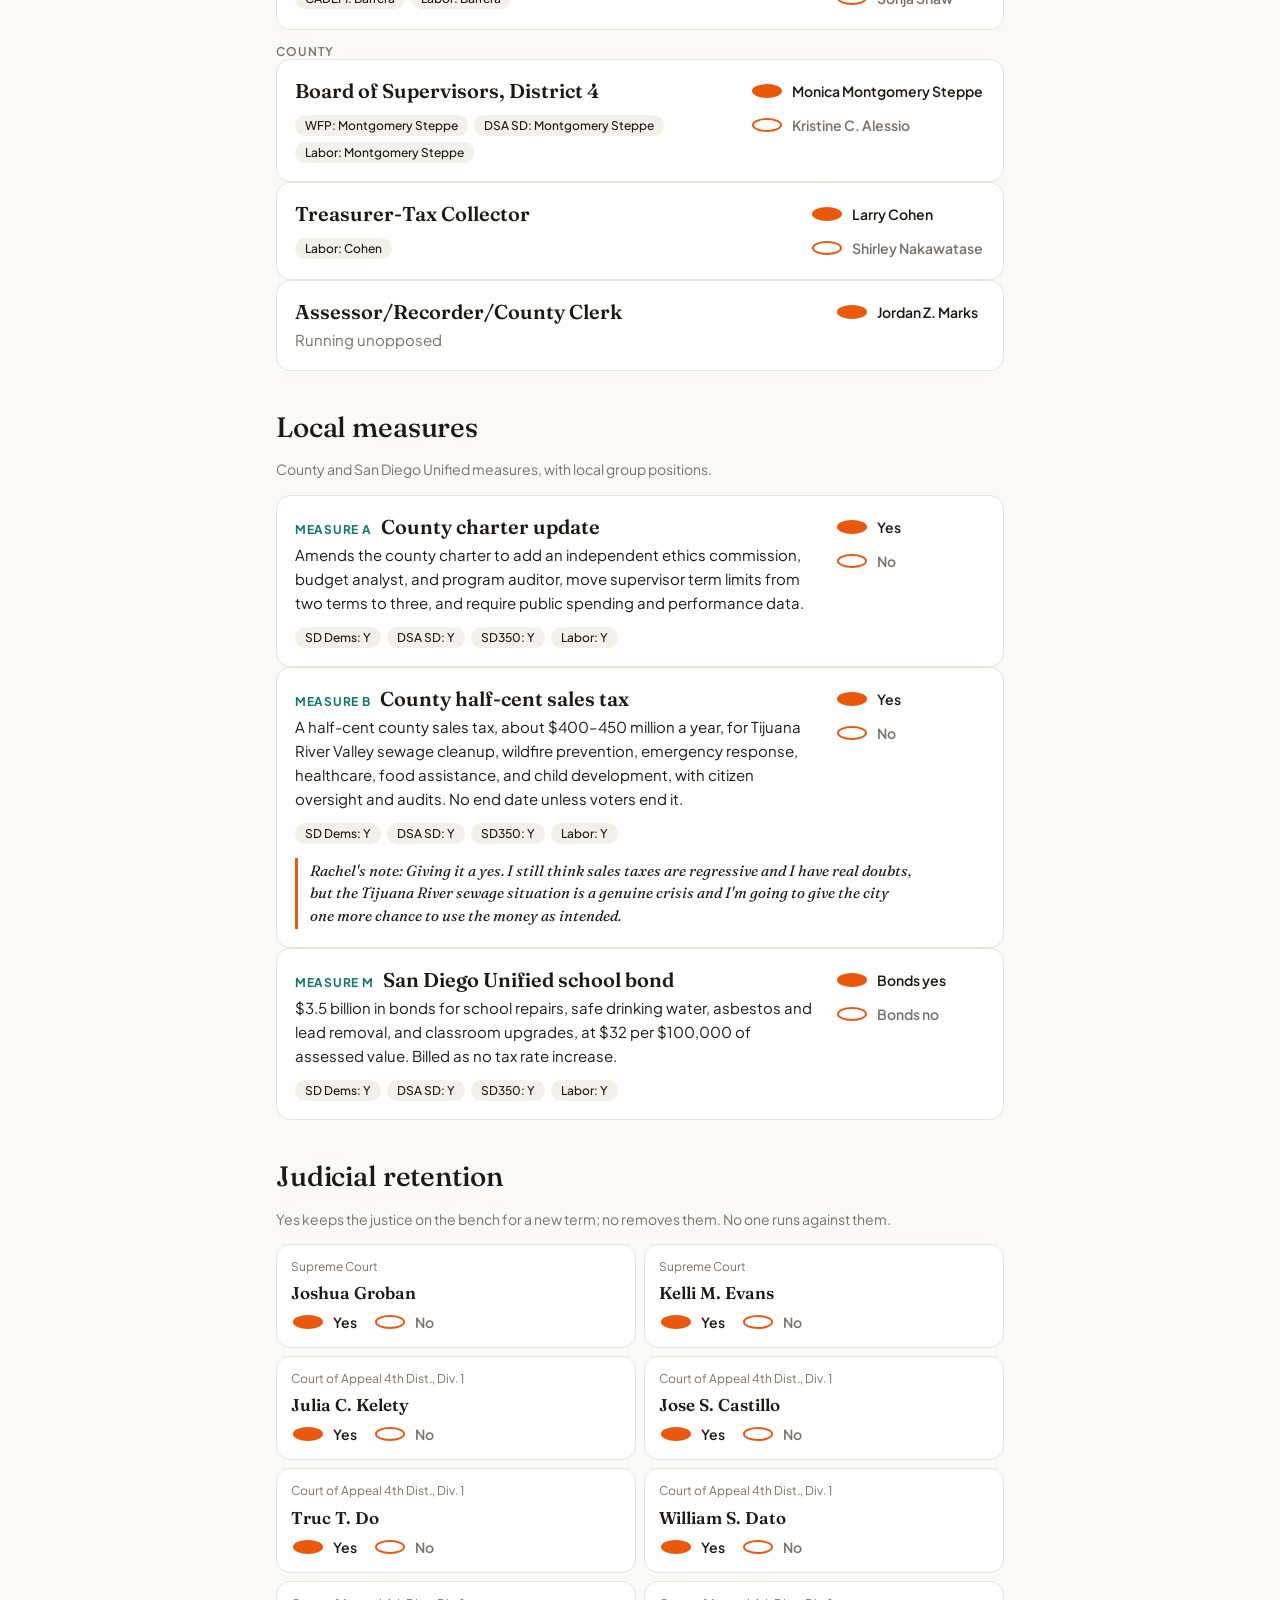
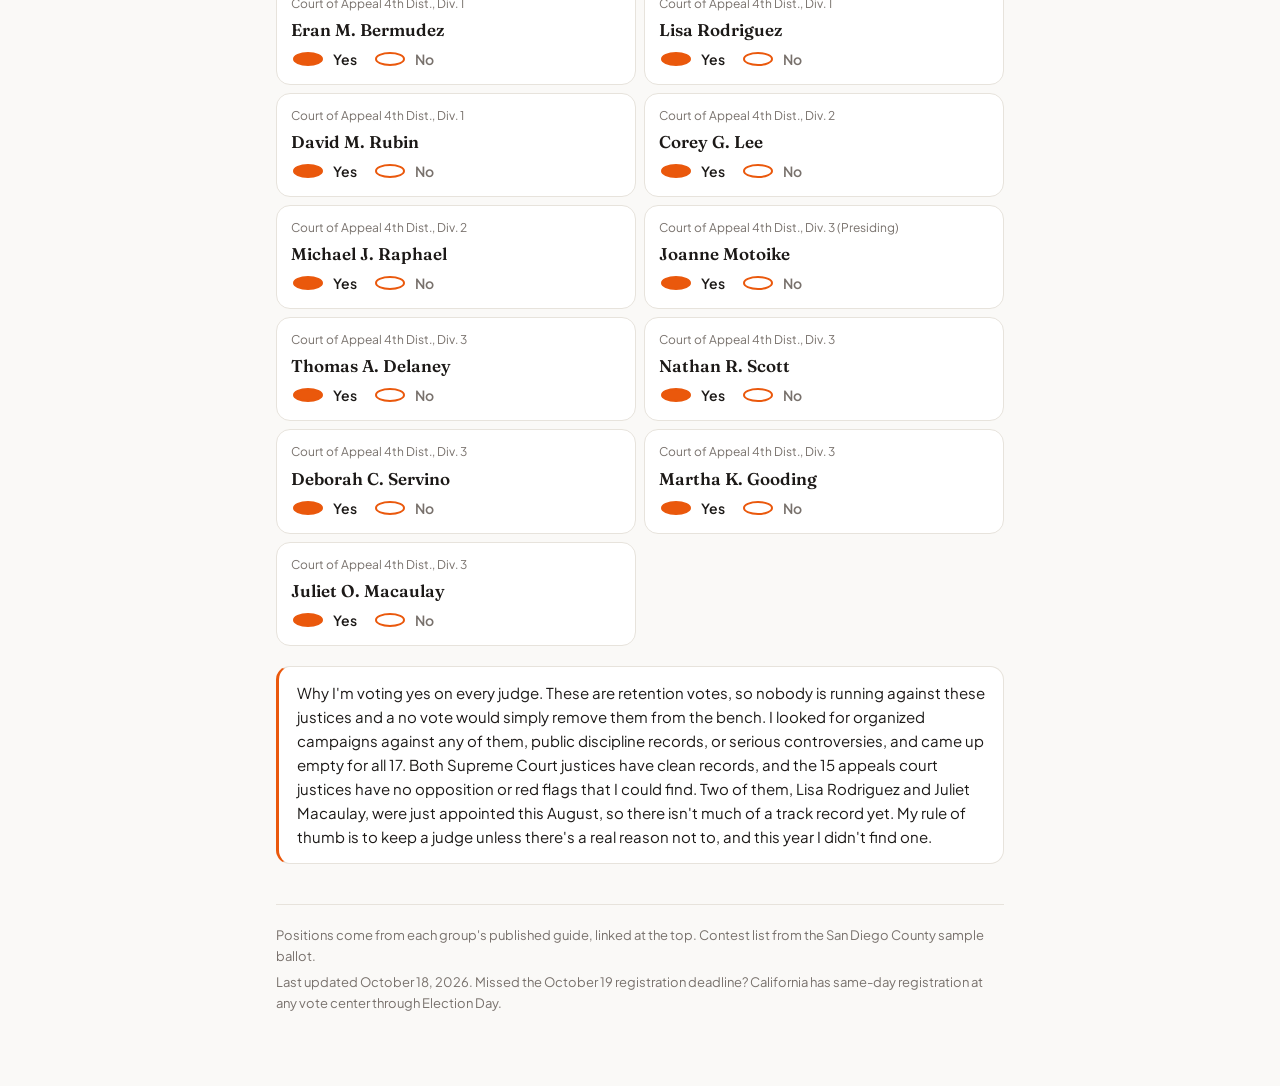
==== commit 856771dc: "Update ballot: fix Prop 37 description, switch Measure B to YES Prop 37 description clarified to say" ====
--- a/ballot/index.html
+++ b/ballot/index.html
@@ -152,7 +152,7 @@
   </footer>
 </div>
 
-<script id="ballot-state" type="application/json">{"picks":{"p1":"YES","p3":"YES","p39":"NO","p43":"NO","p44":"NO","p5":"YES","p37":"YES","p40":"YES","p41":"NO","p45":"NO","gov":"Xavier Becerra (D)","ltgov":"Fiona Ma (D)","sos":"Shirley Weber (D)","ag":"Rob Bonta (D)","treas":"Eleni Kounalakis (D)","spi":"Richard Barrera","ins":"Jane Kim (D)","boe4":"Tom Umberg (D)","p2":"YES","p4":"YES","p38":"YES","p42":"NO","ctrl":"Malia Cohen (D)","cd50":"Scott Peters (D)","sup4":"Monica Montgomery Steppe","assr":"Jordan Z. Marks","mB":"NO","mA":"YES","mM":"YES","j_joshuagroban":"YES","j_kellimevans":"YES","j_juliackelety":"YES","j_josescastillo":"YES","j_tructdo":"YES","j_williamsdato":"YES","j_eranmbermudez":"YES","j_lisarodriguez":"YES","j_davidmrubin":"YES","j_coreyglee":"YES","j_michaeljraphael":"YES","j_joannemotoike":"YES","j_thomasadelaney":"YES","j_nathanrscott":"YES","j_deborahcservino":"YES","j_marthakgooding":"YES","j_julietomacaulay":"YES","ad78":"Chris Ward (D)","ttc":"Larry Cohen"},"notes":{"mB":"Voting no: sales taxes are regressive, and the county and city keep asking the most vulnerable to fix problems instead of putting the onus on the wealthy. I don't trust this will fix anything as we've passed taxes like this before with nothing good coming out of it."}}</script>
+<script id="ballot-state" type="application/json">{"picks":{"p1":"YES","p3":"YES","p39":"NO","p43":"NO","p44":"NO","p5":"YES","p37":"YES","p40":"YES","p41":"NO","p45":"NO","gov":"Xavier Becerra (D)","ltgov":"Fiona Ma (D)","sos":"Shirley Weber (D)","ag":"Rob Bonta (D)","treas":"Eleni Kounalakis (D)","spi":"Richard Barrera","ins":"Jane Kim (D)","boe4":"Tom Umberg (D)","p2":"YES","p4":"YES","p38":"YES","p42":"NO","ctrl":"Malia Cohen (D)","cd50":"Scott Peters (D)","sup4":"Monica Montgomery Steppe","assr":"Jordan Z. Marks","mB":"YES","mA":"YES","mM":"YES","j_joshuagroban":"YES","j_kellimevans":"YES","j_juliackelety":"YES","j_josescastillo":"YES","j_tructdo":"YES","j_williamsdato":"YES","j_eranmbermudez":"YES","j_lisarodriguez":"YES","j_davidmrubin":"YES","j_coreyglee":"YES","j_michaeljraphael":"YES","j_joannemotoike":"YES","j_thomasadelaney":"YES","j_nathanrscott":"YES","j_deborahcservino":"YES","j_marthakgooding":"YES","j_julietomacaulay":"YES","ad78":"Chris Ward (D)","ttc":"Larry Cohen"},"notes":{"mB":"Giving it a yes. I still think sales taxes are regressive and I have real doubts, but the Tijuana River sewage situation is a genuine crisis and I'm going to give the city one more chance to use the money as intended."}}</script>
 <script>
 (function(){
 const PROPS = [
@@ -161,7 +161,7 @@
  {n:3,t:"Make high-earner tax rates permanent",s:"Keeps current income tax rates on the top earners past 2030 to fund schools and health care.",e:["Y","Y","Y","Y","Y","Y","Y"]},
  {n:4,t:"Allow public campaign financing",s:"Lifts the 1988 ban so state and local governments can create voluntary public financing programs.",e:["Y","Y","Y","Y","Y","Y","Y"]},
  {n:5,t:"Recall reform",s:"Ends the same-ballot replacement race; the lieutenant governor steps in and voters pick a successor at the next statewide election.",e:["Y","Y","-","Y","Y","Y","Y"]},
- {n:37,t:"Middle-income homebuyer loans",s:"Lets the state housing finance agency borrow up to $25 billion for second-mortgage help on new homes.",e:["Y","N","-","-","-","-","Y"]},
+ {n:37,t:"Middle-income homebuyer loans",s:"Lets the state housing finance agency borrow up to $25 billion to help first-time and middle-income buyers afford new homes.",e:["Y","N","-","-","-","-","Y"]},
  {n:38,t:"Immunology research bonds",s:"Borrows $8.4 billion for research on immune-system treatments.",e:["Y","N","N","Y","N","-","-"]},
  {n:39,t:"Voter ID",s:"Requires government-issued ID to vote, with free state ID cards and new voter-list rules.",e:["N","N","N","N","N","N","N"]},
  {n:40,t:"One-time billionaire tax",s:"A one-time 5% tax on assets over $1 billion for people living in California on Jan 1, 2026, funding health care, education, and food aid.",e:["Y","U","Y","Y","Y","Y","Y"]},
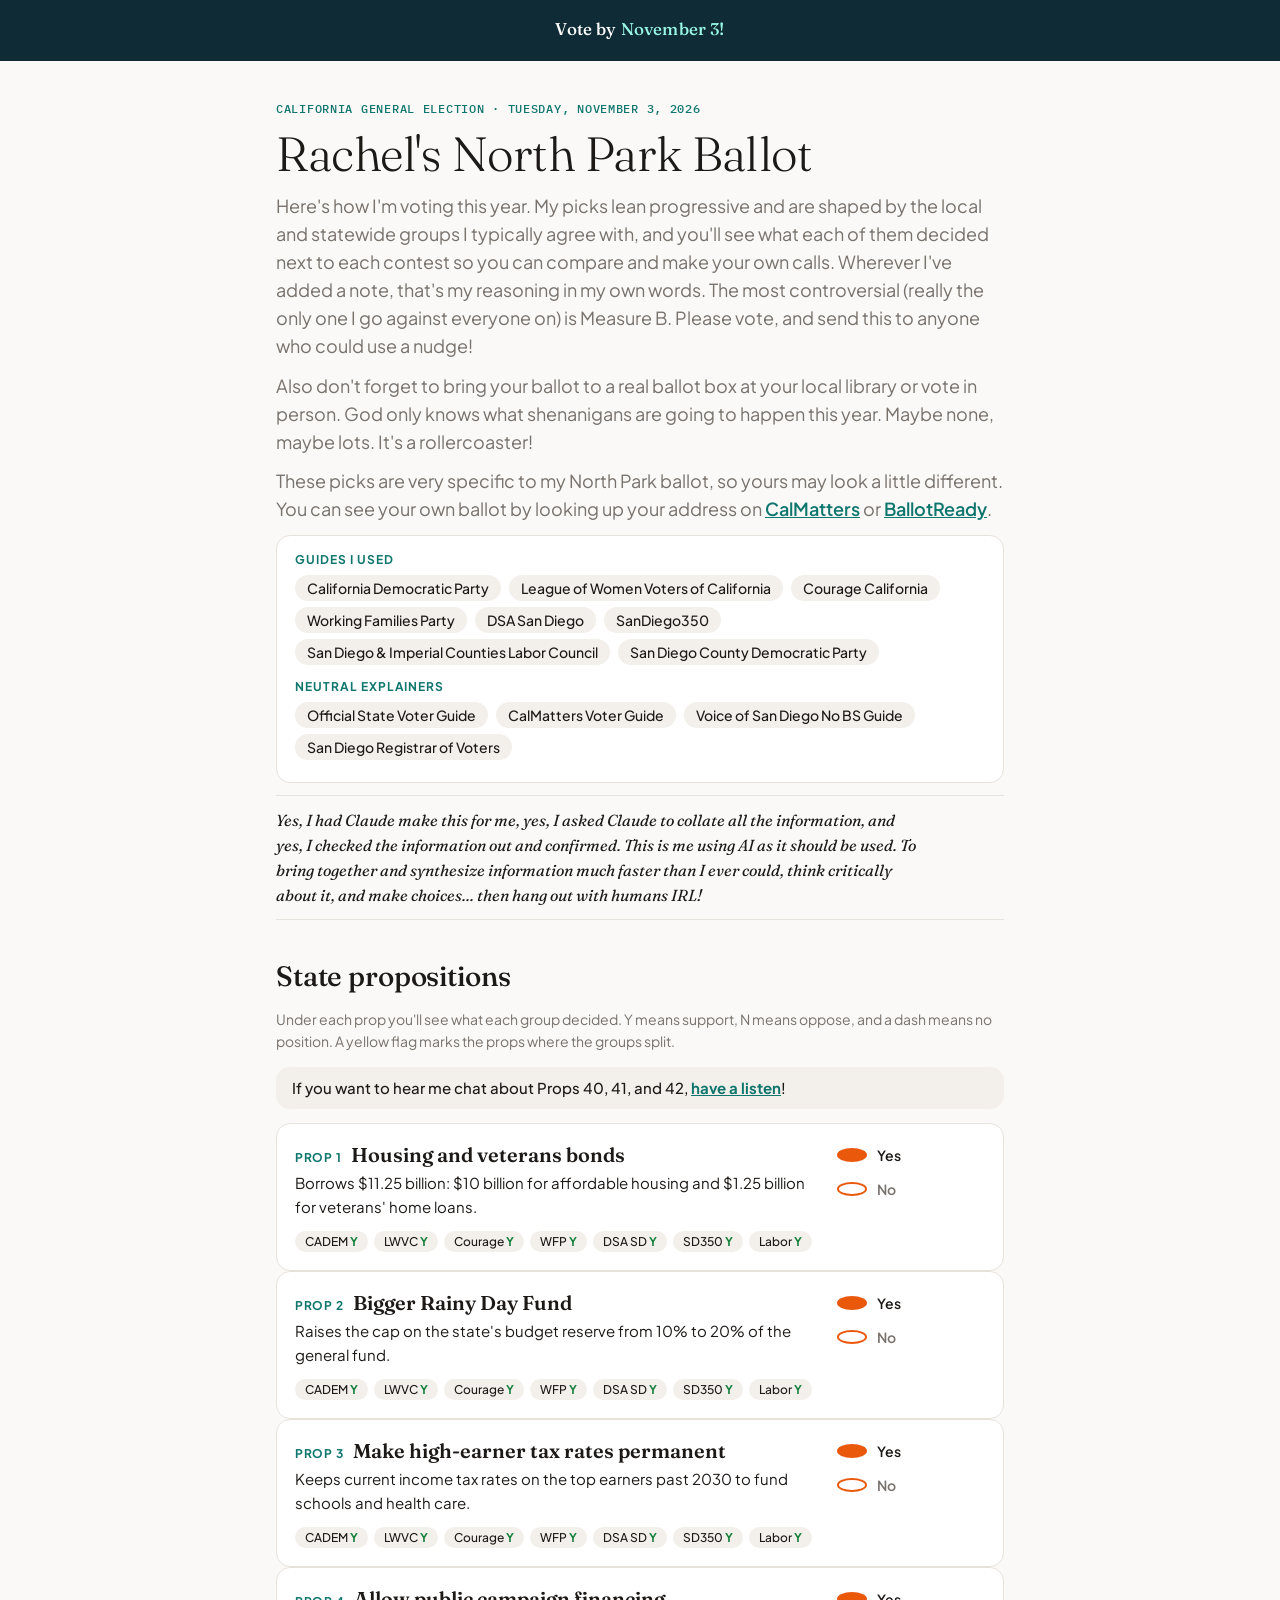
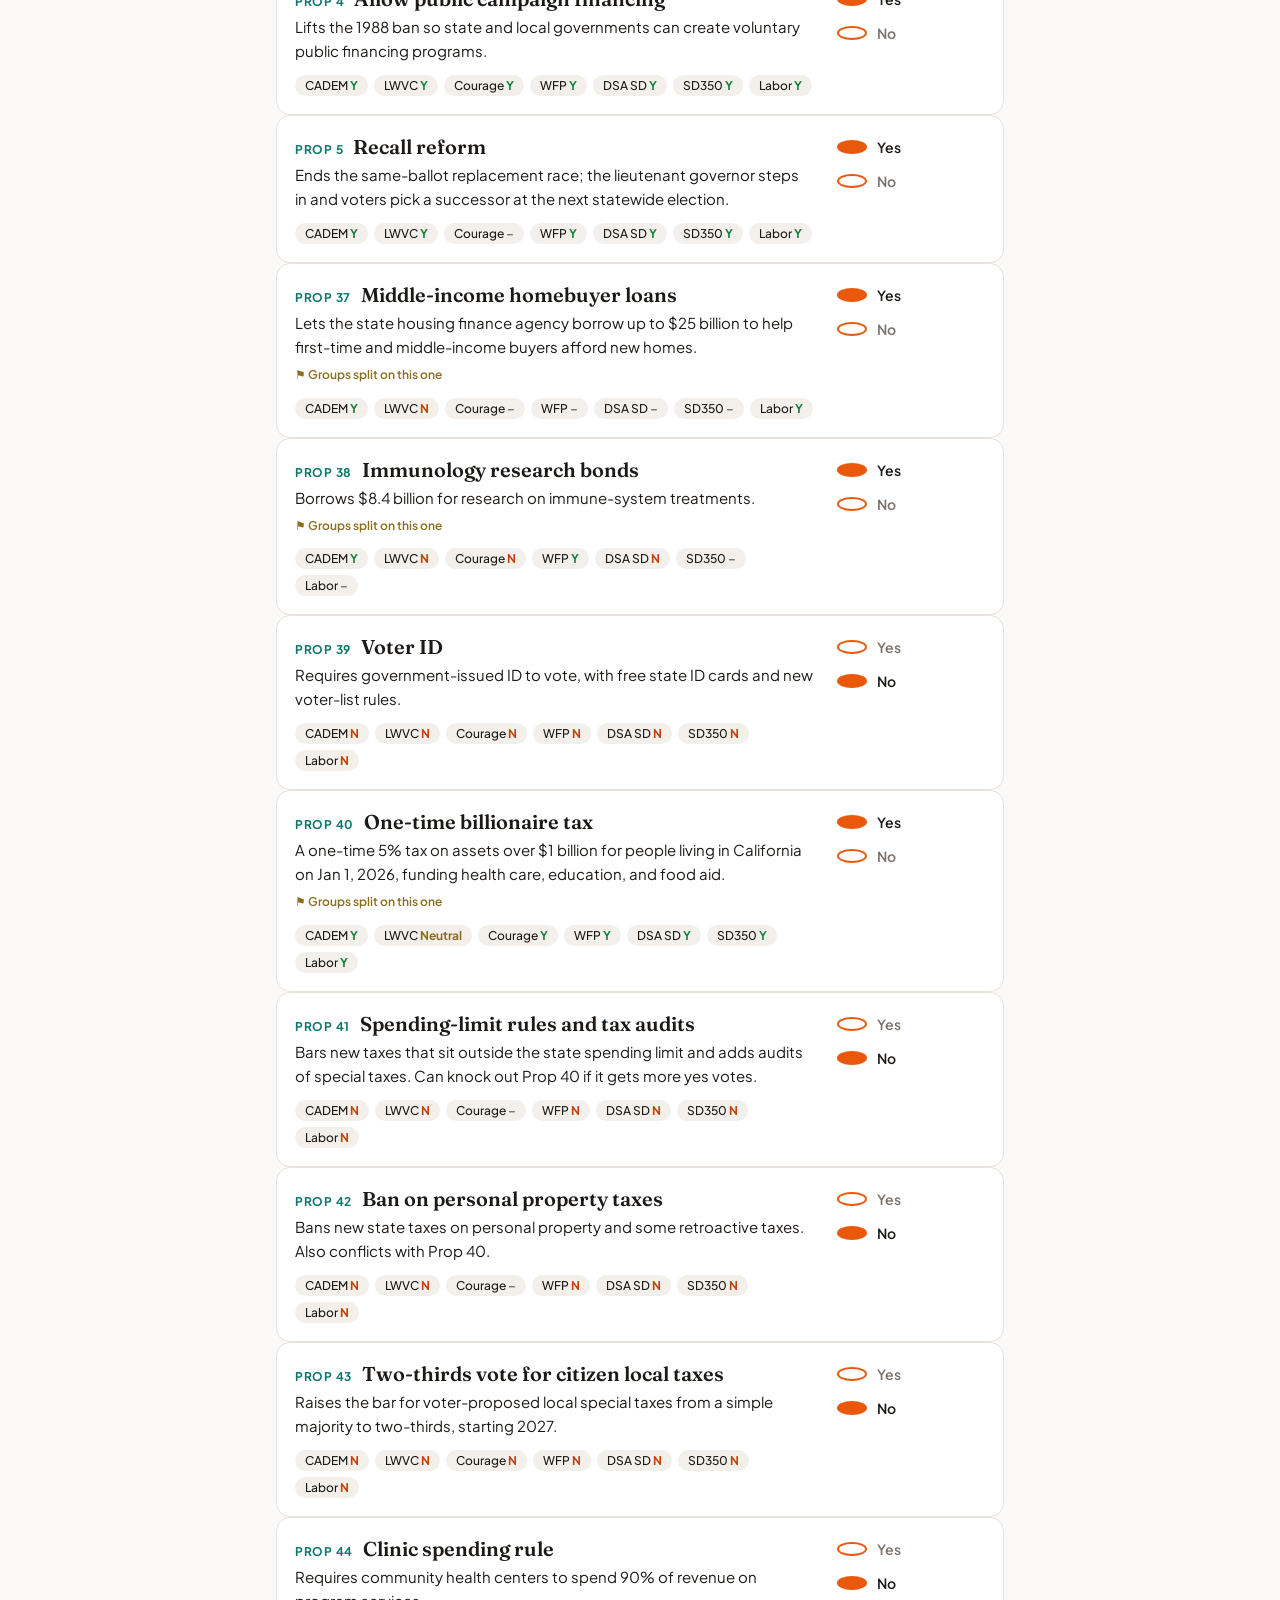
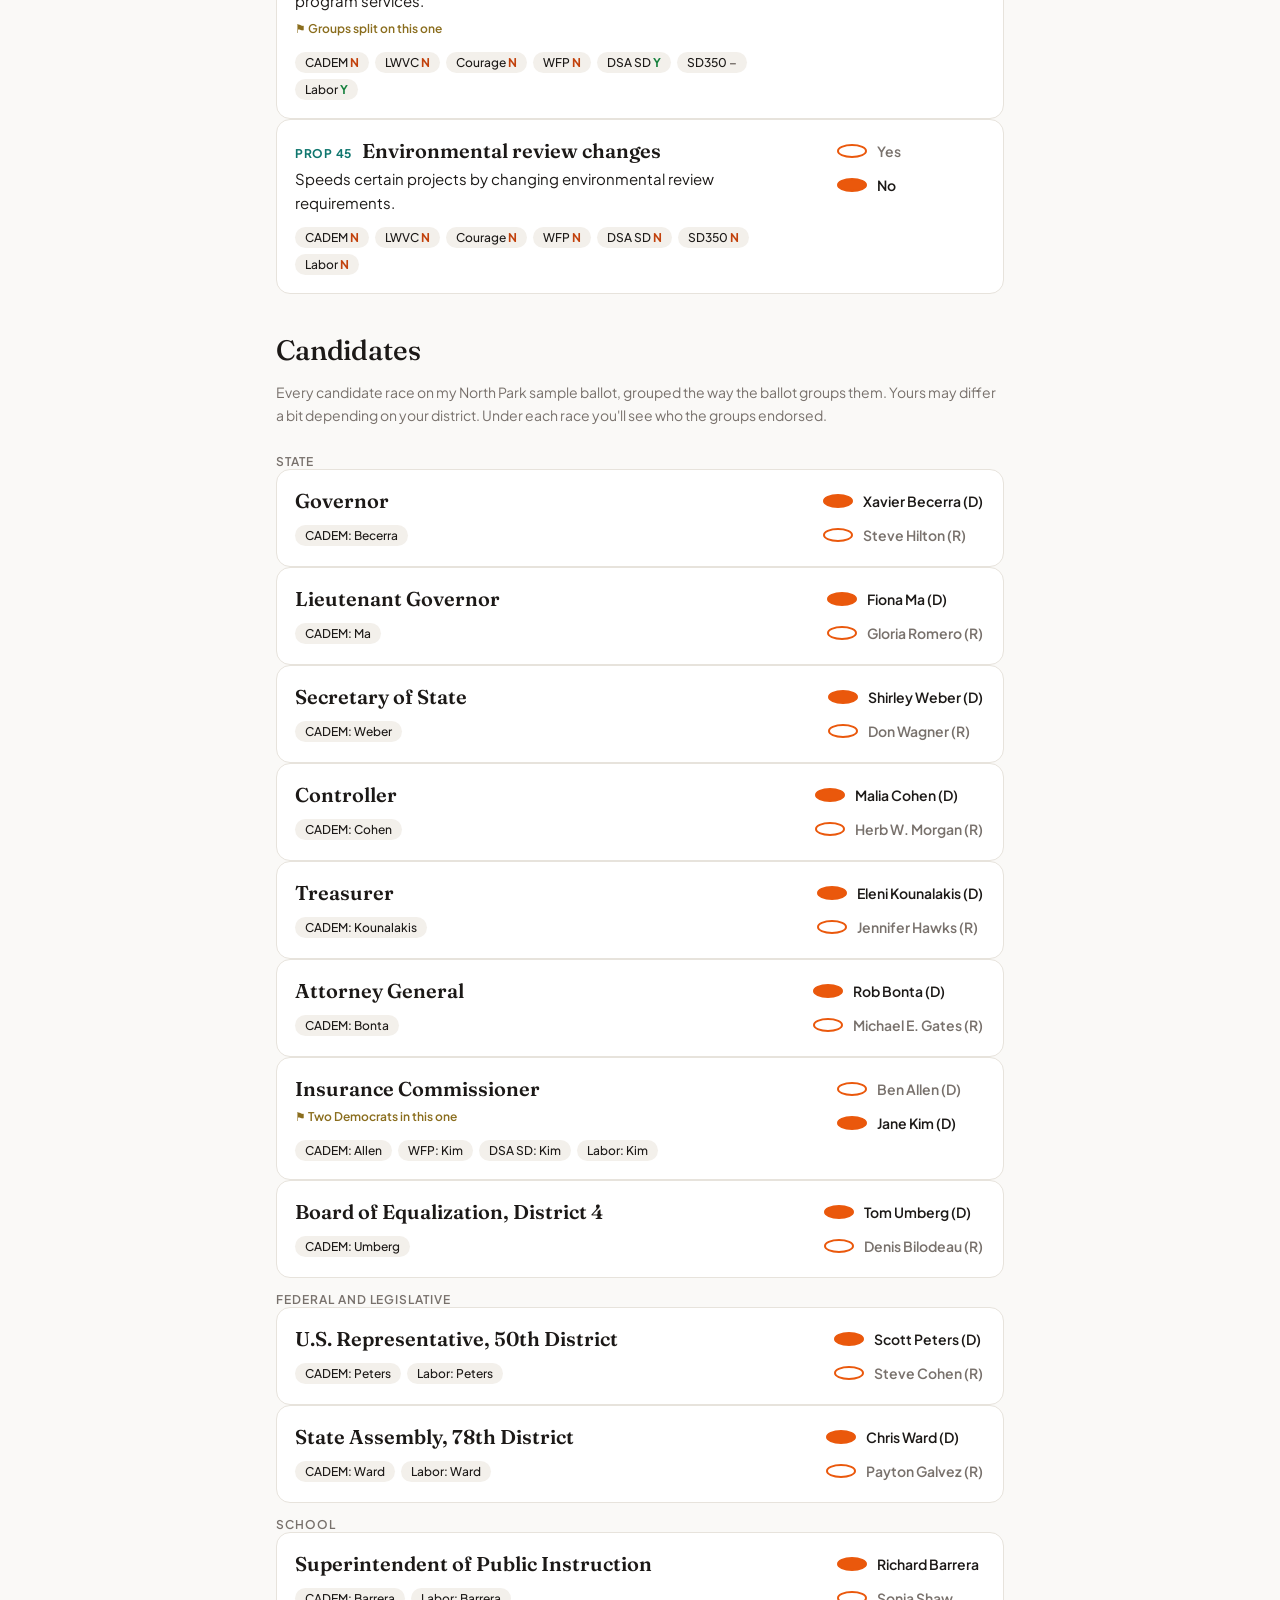
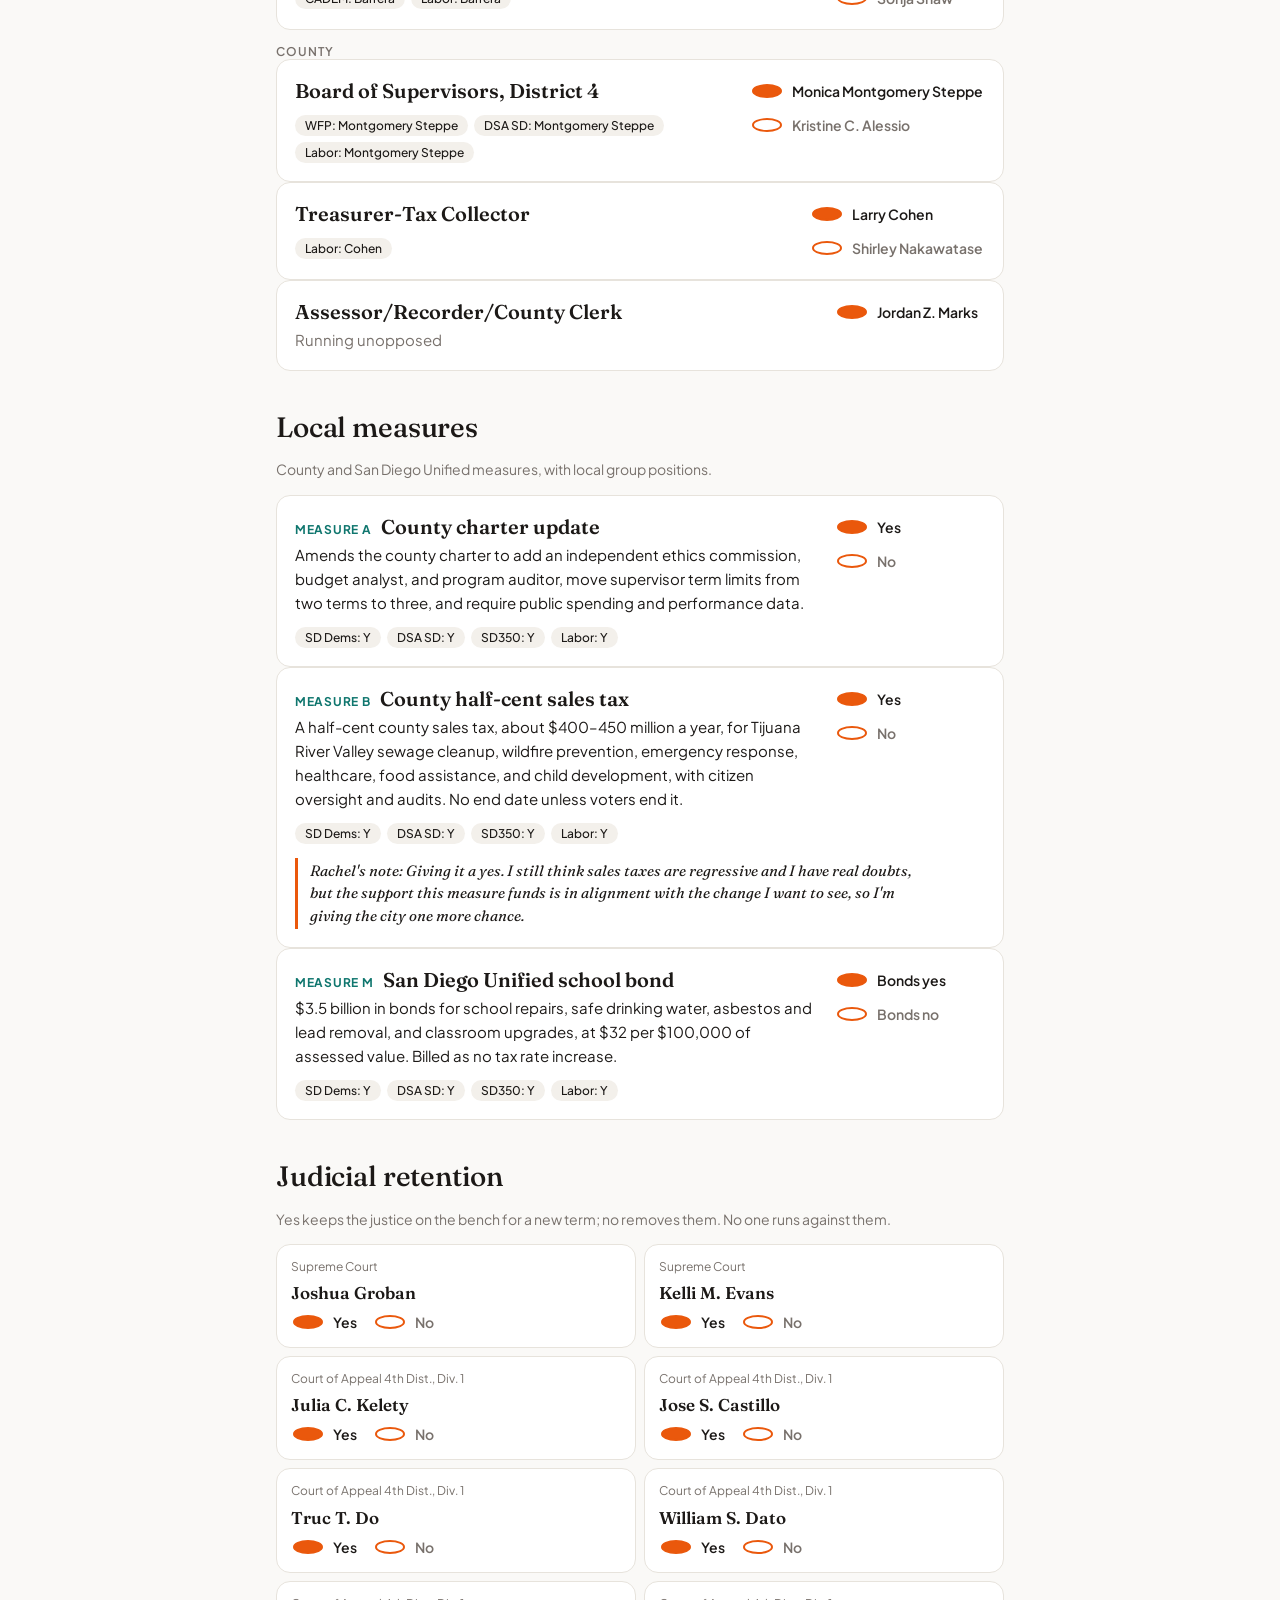
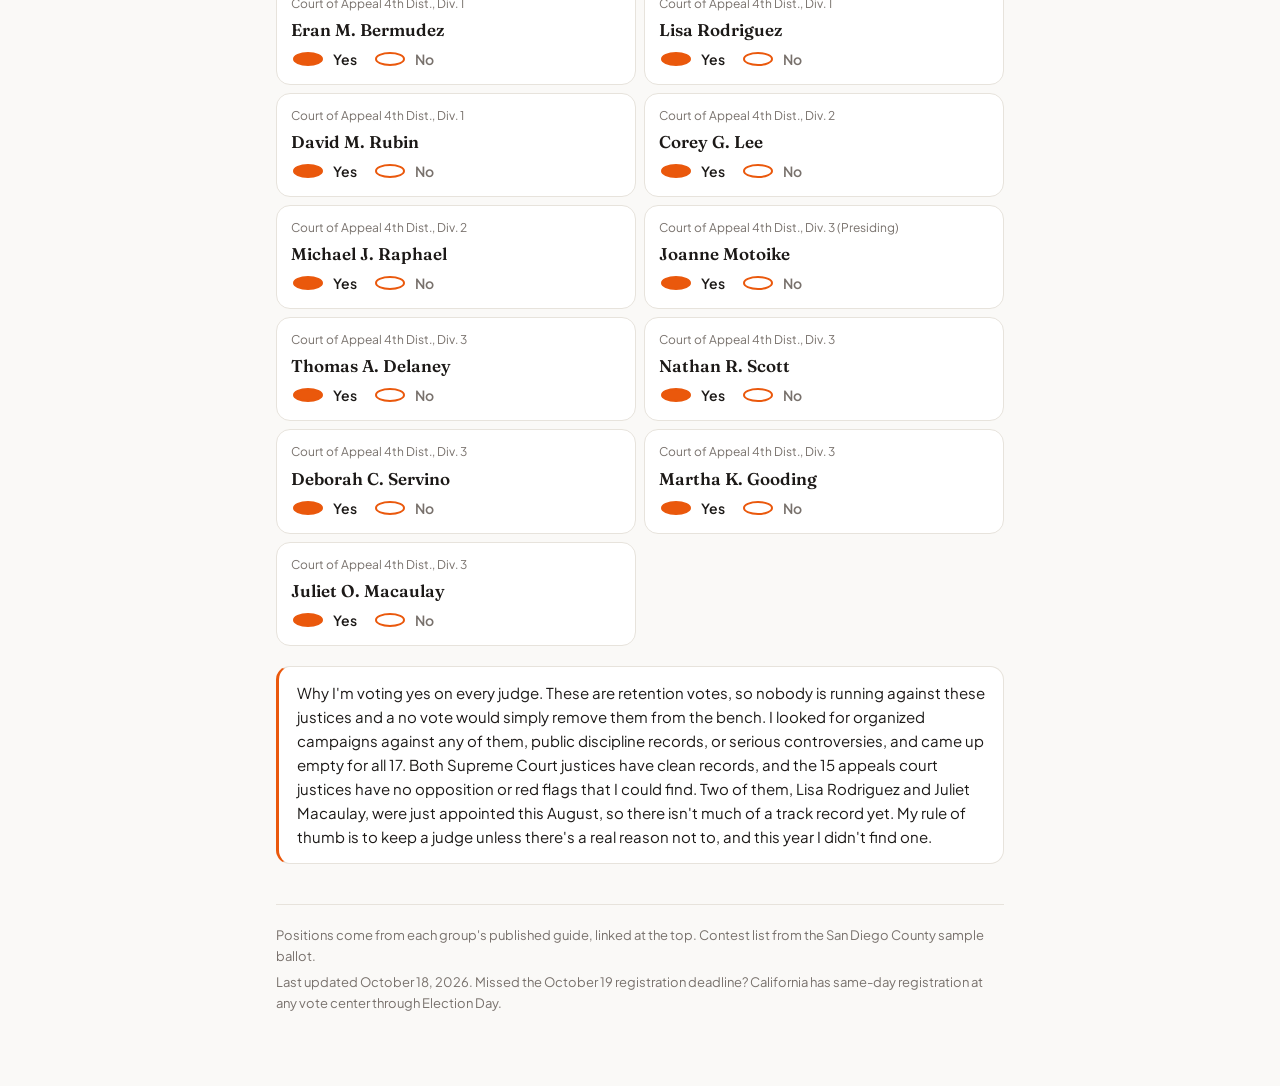
==== commit 26ecc449: "Soften Measure B note — keep reasoning general Co-Authored-By: Claude Sonnet 4.6 <noreply@anthropic." ====
--- a/ballot/index.html
+++ b/ballot/index.html
@@ -152,7 +152,7 @@
   </footer>
 </div>
 
-<script id="ballot-state" type="application/json">{"picks":{"p1":"YES","p3":"YES","p39":"NO","p43":"NO","p44":"NO","p5":"YES","p37":"YES","p40":"YES","p41":"NO","p45":"NO","gov":"Xavier Becerra (D)","ltgov":"Fiona Ma (D)","sos":"Shirley Weber (D)","ag":"Rob Bonta (D)","treas":"Eleni Kounalakis (D)","spi":"Richard Barrera","ins":"Jane Kim (D)","boe4":"Tom Umberg (D)","p2":"YES","p4":"YES","p38":"YES","p42":"NO","ctrl":"Malia Cohen (D)","cd50":"Scott Peters (D)","sup4":"Monica Montgomery Steppe","assr":"Jordan Z. Marks","mB":"YES","mA":"YES","mM":"YES","j_joshuagroban":"YES","j_kellimevans":"YES","j_juliackelety":"YES","j_josescastillo":"YES","j_tructdo":"YES","j_williamsdato":"YES","j_eranmbermudez":"YES","j_lisarodriguez":"YES","j_davidmrubin":"YES","j_coreyglee":"YES","j_michaeljraphael":"YES","j_joannemotoike":"YES","j_thomasadelaney":"YES","j_nathanrscott":"YES","j_deborahcservino":"YES","j_marthakgooding":"YES","j_julietomacaulay":"YES","ad78":"Chris Ward (D)","ttc":"Larry Cohen"},"notes":{"mB":"Giving it a yes. I still think sales taxes are regressive and I have real doubts, but the Tijuana River sewage situation is a genuine crisis and I'm going to give the city one more chance to use the money as intended."}}</script>
+<script id="ballot-state" type="application/json">{"picks":{"p1":"YES","p3":"YES","p39":"NO","p43":"NO","p44":"NO","p5":"YES","p37":"YES","p40":"YES","p41":"NO","p45":"NO","gov":"Xavier Becerra (D)","ltgov":"Fiona Ma (D)","sos":"Shirley Weber (D)","ag":"Rob Bonta (D)","treas":"Eleni Kounalakis (D)","spi":"Richard Barrera","ins":"Jane Kim (D)","boe4":"Tom Umberg (D)","p2":"YES","p4":"YES","p38":"YES","p42":"NO","ctrl":"Malia Cohen (D)","cd50":"Scott Peters (D)","sup4":"Monica Montgomery Steppe","assr":"Jordan Z. Marks","mB":"YES","mA":"YES","mM":"YES","j_joshuagroban":"YES","j_kellimevans":"YES","j_juliackelety":"YES","j_josescastillo":"YES","j_tructdo":"YES","j_williamsdato":"YES","j_eranmbermudez":"YES","j_lisarodriguez":"YES","j_davidmrubin":"YES","j_coreyglee":"YES","j_michaeljraphael":"YES","j_joannemotoike":"YES","j_thomasadelaney":"YES","j_nathanrscott":"YES","j_deborahcservino":"YES","j_marthakgooding":"YES","j_julietomacaulay":"YES","ad78":"Chris Ward (D)","ttc":"Larry Cohen"},"notes":{"mB":"Giving it a yes. I still think sales taxes are regressive and I have real doubts, but the support this measure funds is in alignment with the change I want to see, so I'm giving the city one more chance."}}</script>
 <script>
 (function(){
 const PROPS = [
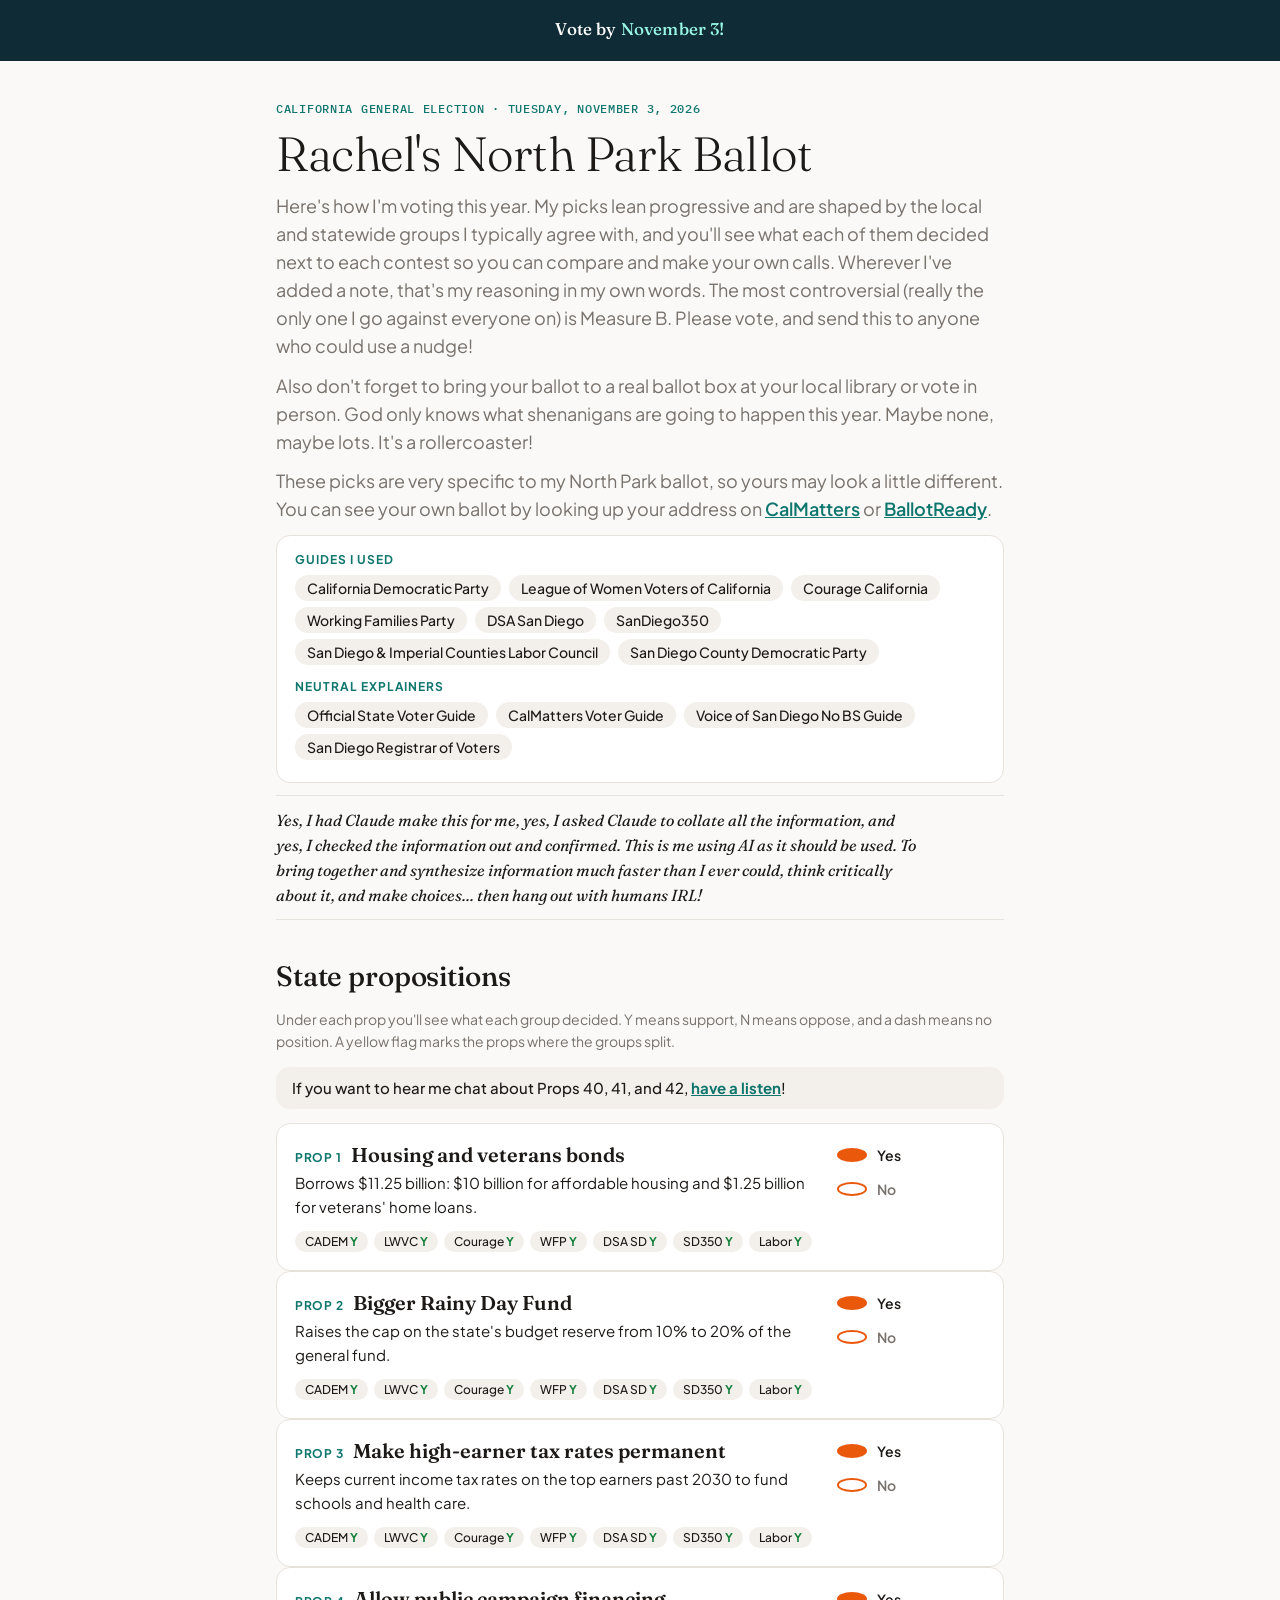
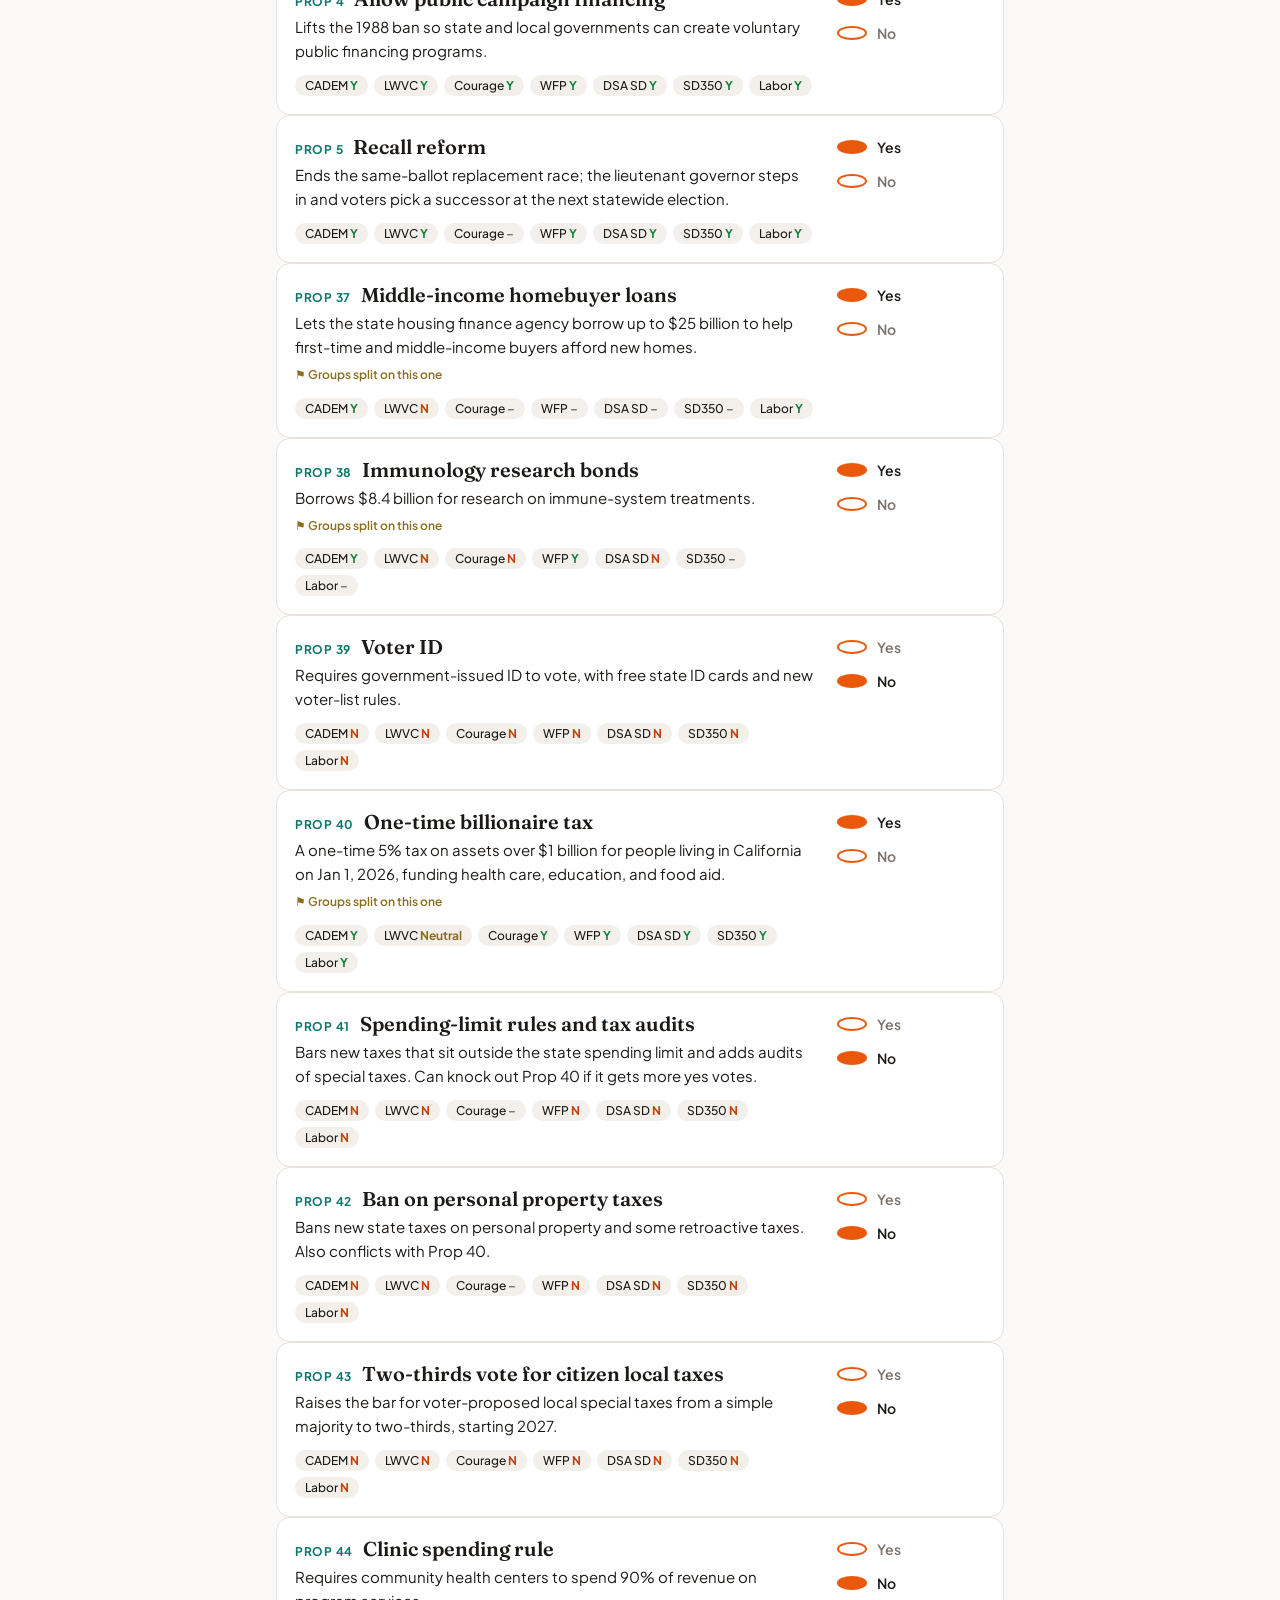
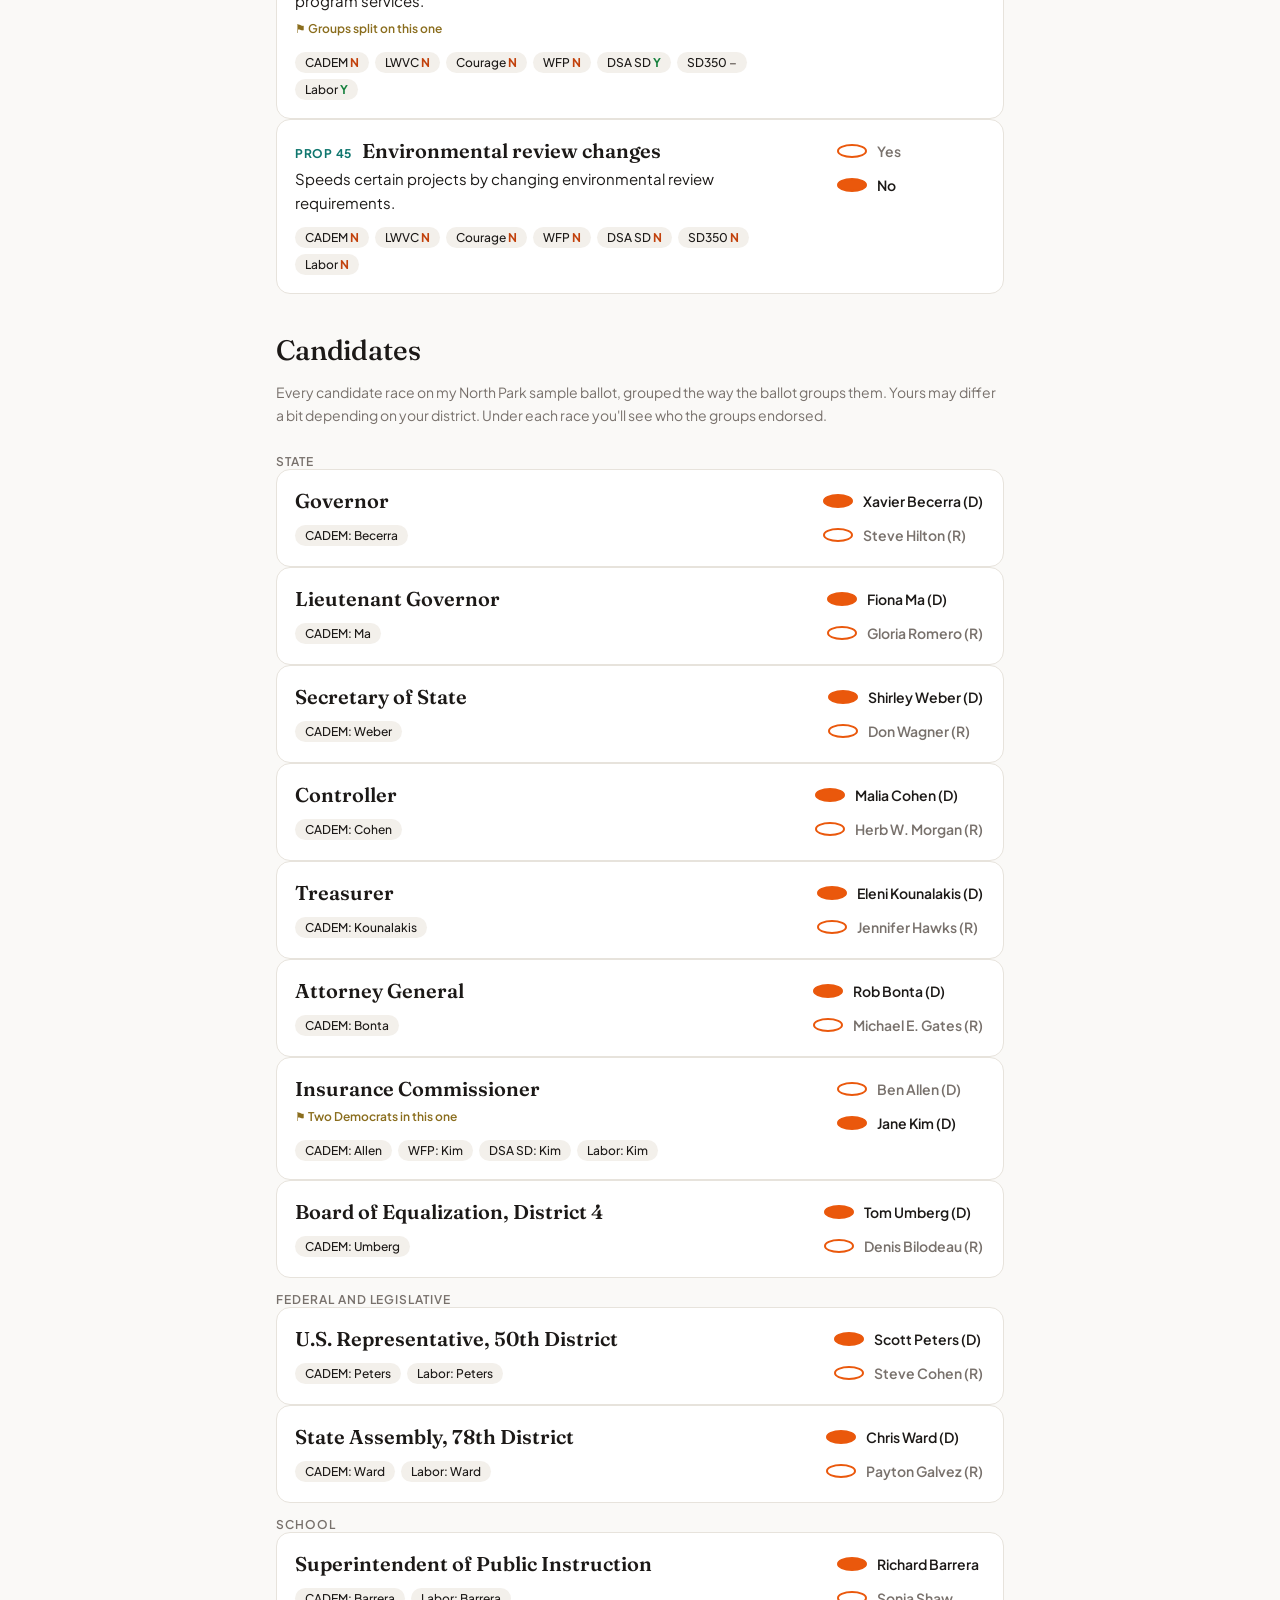
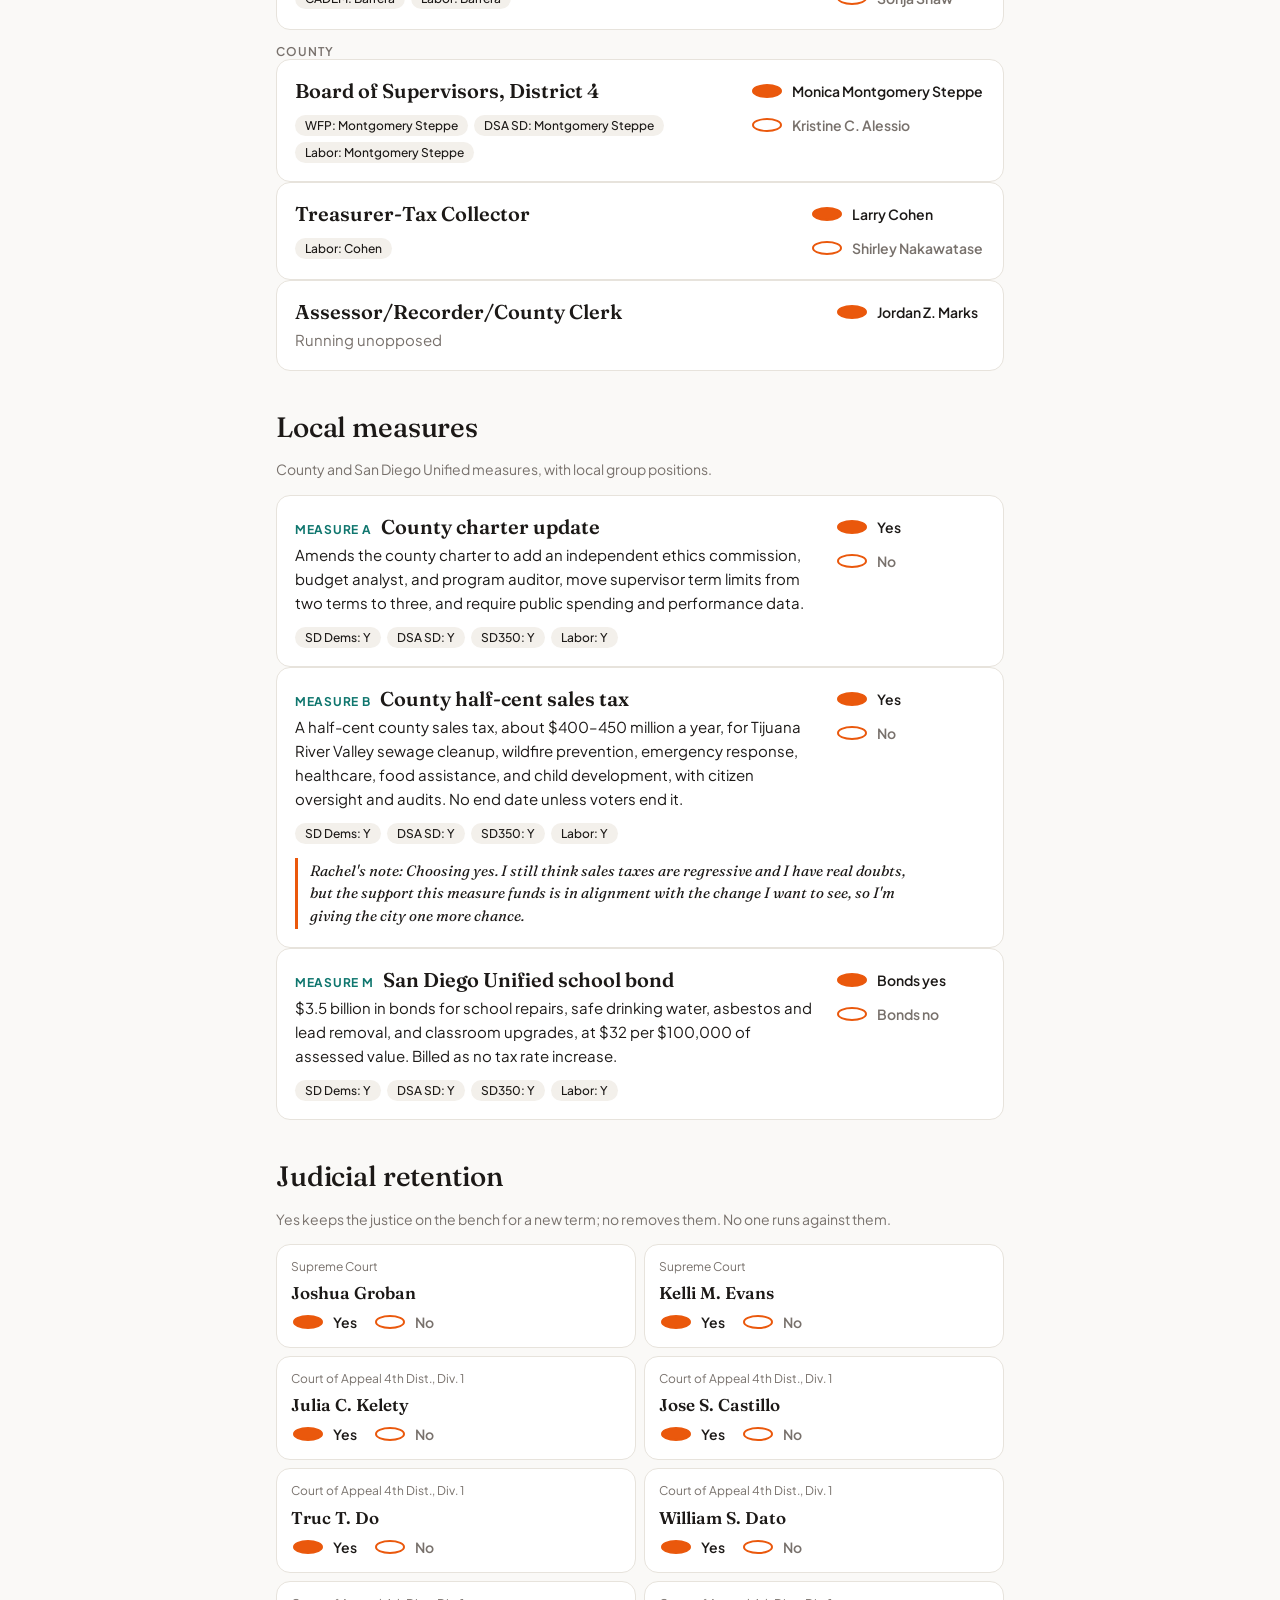
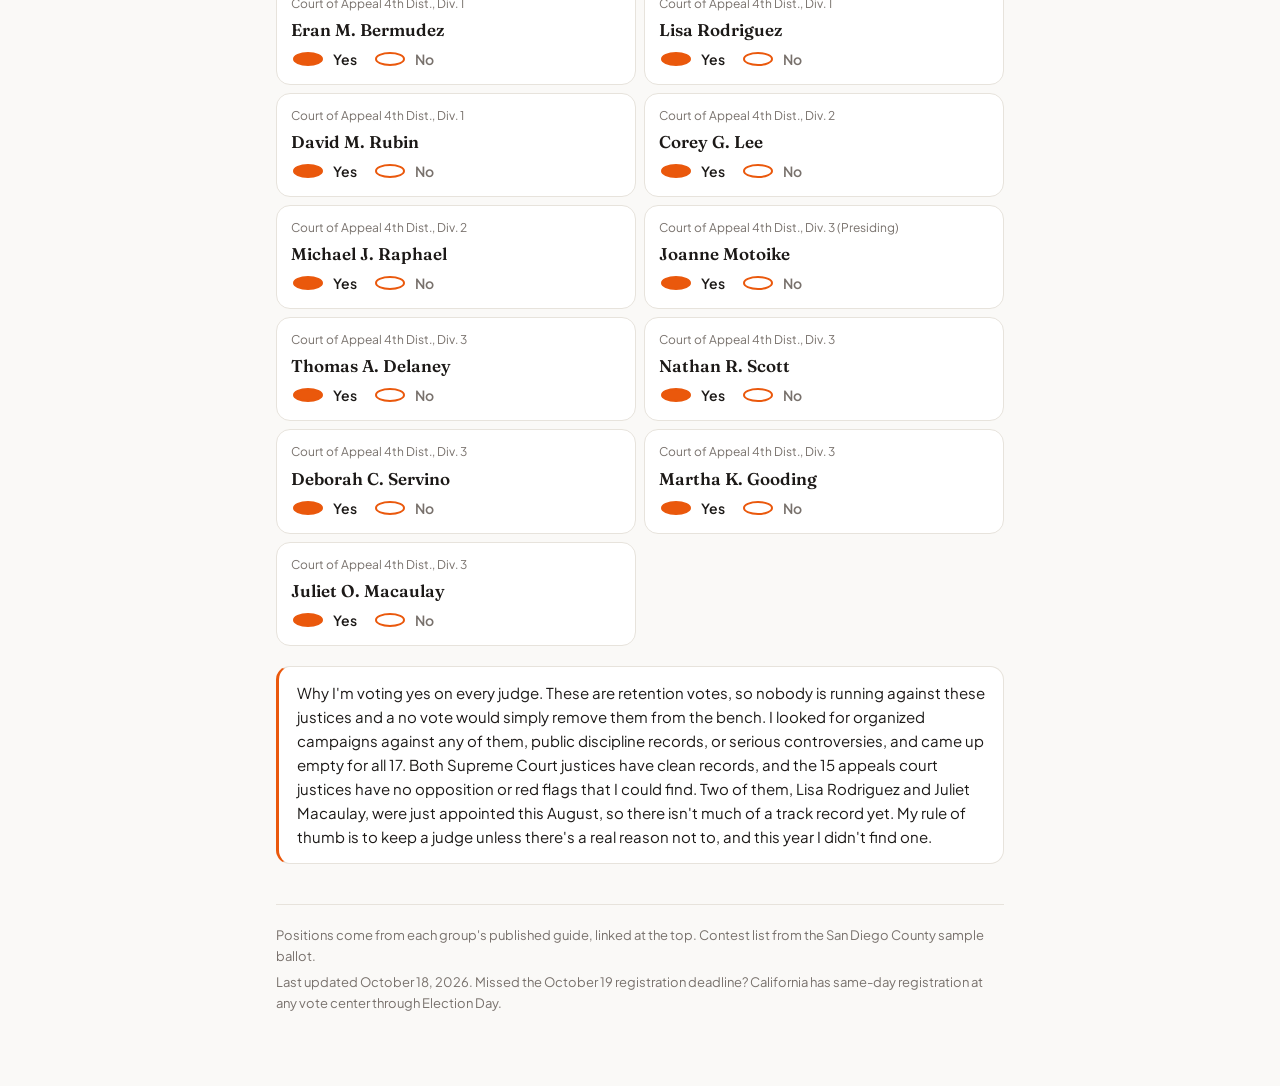
==== commit a7ca6bb9: "Tweak Measure B note opening Co-Authored-By: Claude Sonnet 4.6 <noreply@anthropic.com>" ====
--- a/ballot/index.html
+++ b/ballot/index.html
@@ -152,7 +152,7 @@
   </footer>
 </div>
 
-<script id="ballot-state" type="application/json">{"picks":{"p1":"YES","p3":"YES","p39":"NO","p43":"NO","p44":"NO","p5":"YES","p37":"YES","p40":"YES","p41":"NO","p45":"NO","gov":"Xavier Becerra (D)","ltgov":"Fiona Ma (D)","sos":"Shirley Weber (D)","ag":"Rob Bonta (D)","treas":"Eleni Kounalakis (D)","spi":"Richard Barrera","ins":"Jane Kim (D)","boe4":"Tom Umberg (D)","p2":"YES","p4":"YES","p38":"YES","p42":"NO","ctrl":"Malia Cohen (D)","cd50":"Scott Peters (D)","sup4":"Monica Montgomery Steppe","assr":"Jordan Z. Marks","mB":"YES","mA":"YES","mM":"YES","j_joshuagroban":"YES","j_kellimevans":"YES","j_juliackelety":"YES","j_josescastillo":"YES","j_tructdo":"YES","j_williamsdato":"YES","j_eranmbermudez":"YES","j_lisarodriguez":"YES","j_davidmrubin":"YES","j_coreyglee":"YES","j_michaeljraphael":"YES","j_joannemotoike":"YES","j_thomasadelaney":"YES","j_nathanrscott":"YES","j_deborahcservino":"YES","j_marthakgooding":"YES","j_julietomacaulay":"YES","ad78":"Chris Ward (D)","ttc":"Larry Cohen"},"notes":{"mB":"Giving it a yes. I still think sales taxes are regressive and I have real doubts, but the support this measure funds is in alignment with the change I want to see, so I'm giving the city one more chance."}}</script>
+<script id="ballot-state" type="application/json">{"picks":{"p1":"YES","p3":"YES","p39":"NO","p43":"NO","p44":"NO","p5":"YES","p37":"YES","p40":"YES","p41":"NO","p45":"NO","gov":"Xavier Becerra (D)","ltgov":"Fiona Ma (D)","sos":"Shirley Weber (D)","ag":"Rob Bonta (D)","treas":"Eleni Kounalakis (D)","spi":"Richard Barrera","ins":"Jane Kim (D)","boe4":"Tom Umberg (D)","p2":"YES","p4":"YES","p38":"YES","p42":"NO","ctrl":"Malia Cohen (D)","cd50":"Scott Peters (D)","sup4":"Monica Montgomery Steppe","assr":"Jordan Z. Marks","mB":"YES","mA":"YES","mM":"YES","j_joshuagroban":"YES","j_kellimevans":"YES","j_juliackelety":"YES","j_josescastillo":"YES","j_tructdo":"YES","j_williamsdato":"YES","j_eranmbermudez":"YES","j_lisarodriguez":"YES","j_davidmrubin":"YES","j_coreyglee":"YES","j_michaeljraphael":"YES","j_joannemotoike":"YES","j_thomasadelaney":"YES","j_nathanrscott":"YES","j_deborahcservino":"YES","j_marthakgooding":"YES","j_julietomacaulay":"YES","ad78":"Chris Ward (D)","ttc":"Larry Cohen"},"notes":{"mB":"Choosing yes. I still think sales taxes are regressive and I have real doubts, but the support this measure funds is in alignment with the change I want to see, so I'm giving the city one more chance."}}</script>
 <script>
 (function(){
 const PROPS = [
